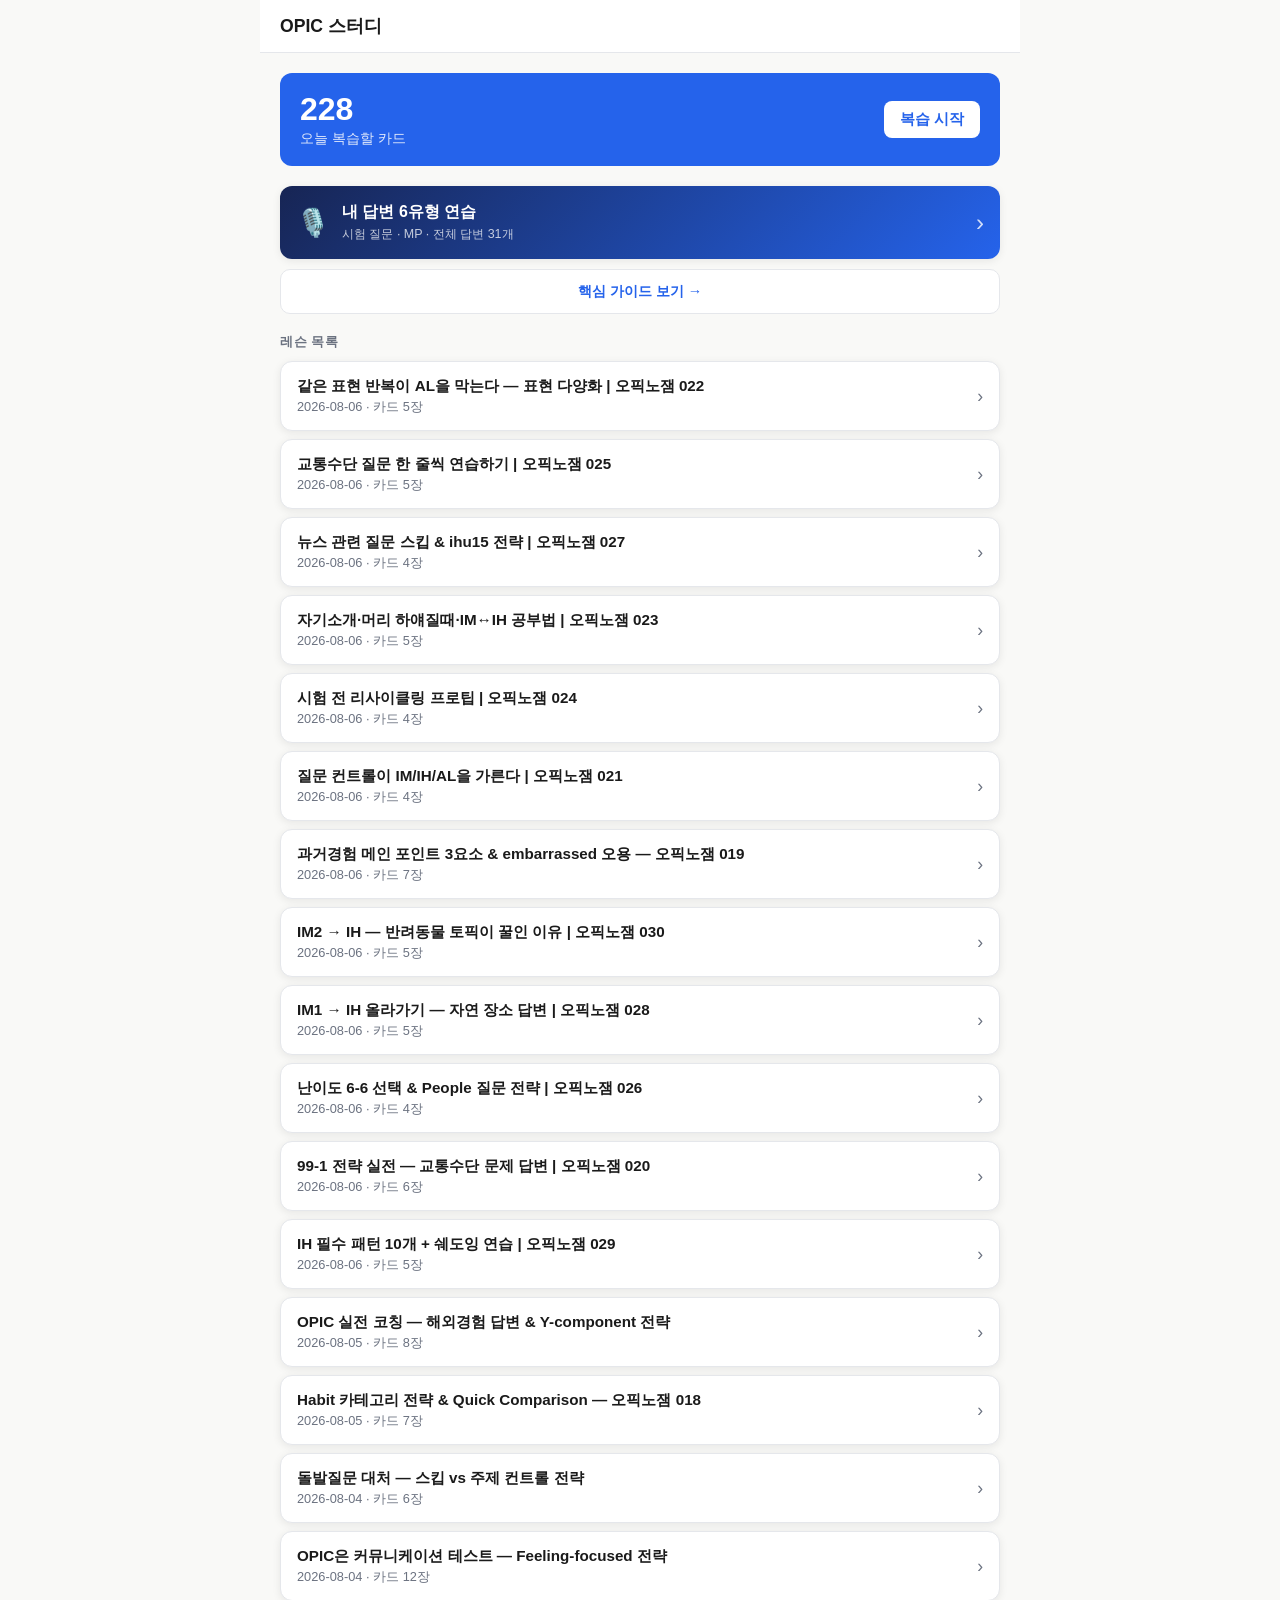
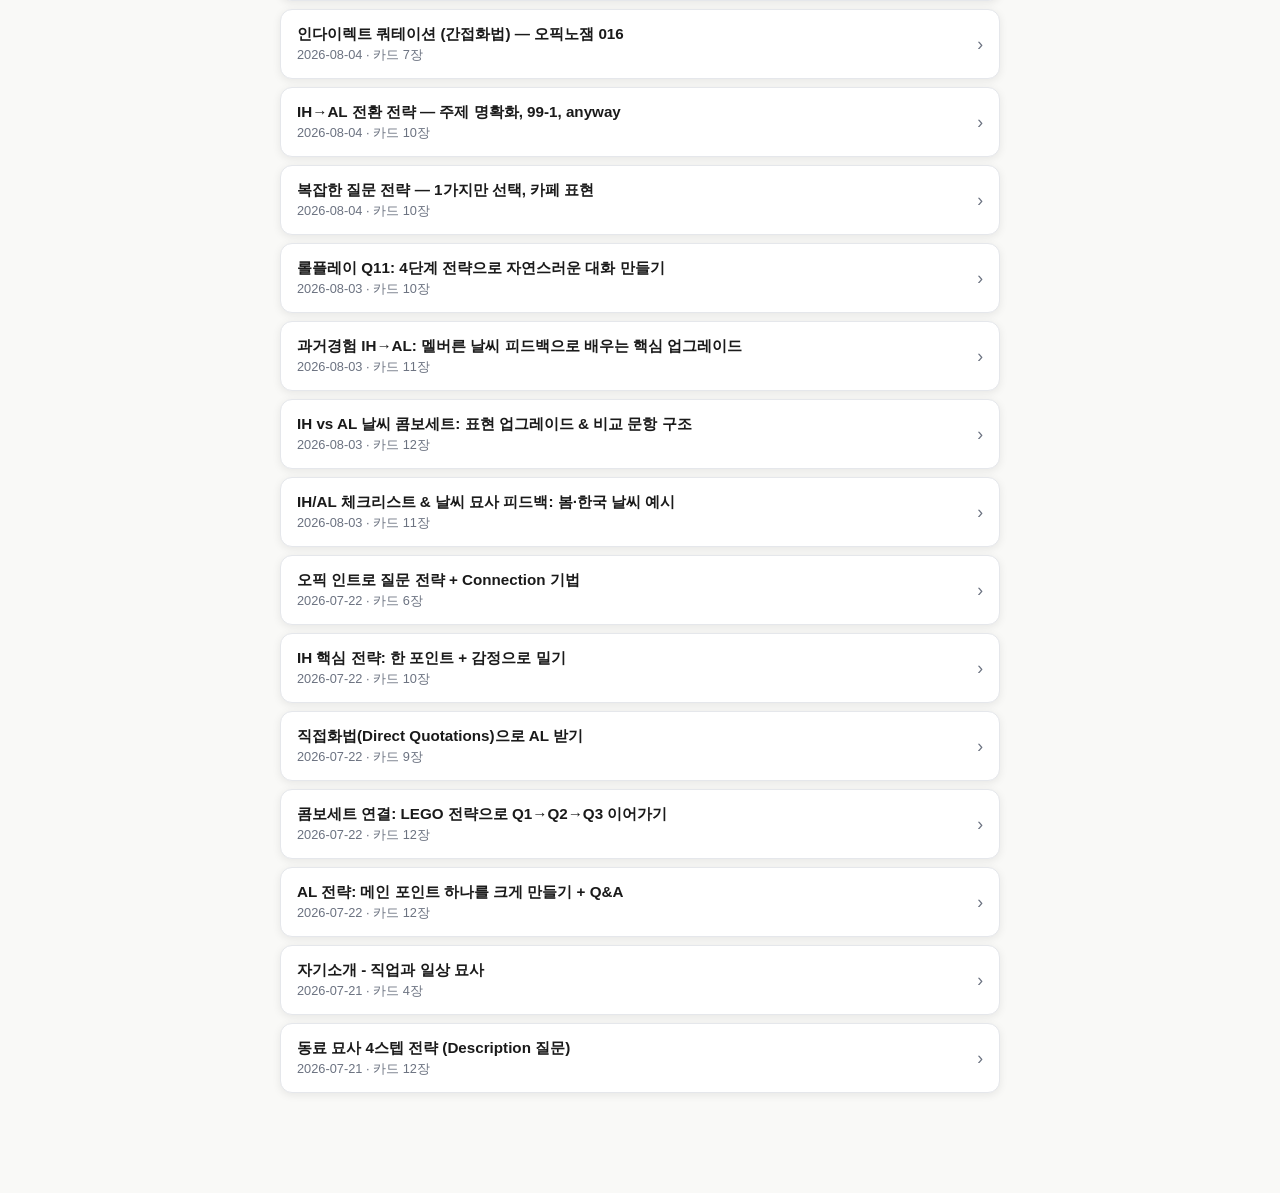
==== docs/index.html @ 9e8cbef2 "expand answer practice and complete study guide" ====
<!DOCTYPE html>
<html lang="ko">
<head>
  <meta charset="UTF-8">
  <meta name="viewport" content="width=device-width, initial-scale=1.0">
  <meta name="theme-color" content="#2563eb">
  <meta name="apple-mobile-web-app-capable" content="yes">
  <meta name="apple-mobile-web-app-status-bar-style" content="default">
  <meta name="apple-mobile-web-app-title" content="OPIC 스터디">
  <title>OPIC 스터디</title>
  <link rel="manifest" href="manifest.json">
  <link rel="stylesheet" href="style.css?v=18">
</head>
<body>
  <div id="app">
    <header>
      <button class="back-btn" id="back-btn" style="display:none">‹</button>
      <h1 id="header-title">OPIC 스터디</h1>
    </header>
    <div id="home-view">
      <div class="home-section">
        <div class="due-banner">
          <div>
            <div class="count" id="due-count">…</div>
            <div class="label">오늘 복습할 카드</div>
          </div>
          <button class="study-btn" id="study-btn">복습 시작</button>
        </div>
        <button class="answer-study-entry" id="answer-study-btn">
          <span class="answer-entry-icon">🎙️</span>
          <span>
            <strong>내 답변 6유형 연습</strong>
            <small>시험 질문 · MP · 전체 답변 31개</small>
          </span>
          <span class="answer-entry-arrow">›</span>
        </button>
        <a href="guide.html" class="guide-btn">핵심 가이드 보기 →</a>
        <div class="section-title">레슨 목록</div>
        <ul class="lesson-list" id="lesson-list">
          <li class="empty"><p>레슨을 불러오는 중…</p></li>
        </ul>
      </div>
    </div>
    <div id="note-view" style="display:none">
      <div class="note-section">
        <div class="note-summary">
          <h2>핵심 요약</h2>
          <ul id="note-summary-list"></ul>
        </div>
        <div class="key-expressions">
          <h2>핵심 표현</h2>
          <ul class="expr-list" id="expr-list"></ul>
        </div>
        <button class="note-study-btn" id="note-study-btn">이 레슨 카드 복습</button>
      </div>
    </div>
    <div id="flashcard-view" style="display:none">
      <div class="flashcard-section" id="flashcard-container"></div>
    </div>
    <div id="answer-list-view" style="display:none">
      <div class="answer-study-section">
        <div class="answer-progress-card">
          <div>
            <strong id="answer-progress-count">0 / 31</strong>
            <span>학습 완료</span>
          </div>
          <button id="random-answer-btn">랜덤 연습</button>
        </div>
        <div class="answer-progress-track"><div id="answer-progress-fill"></div></div>
        <label class="answer-search">
          <span aria-hidden="true">⌕</span>
          <input id="answer-search-input" type="search" placeholder="집, 음악, 여행처럼 검색" autocomplete="off">
        </label>
        <div class="category-filters" id="category-filters">
          <button class="active" data-category="all">전체</button>
          <button data-category="D">묘사</button>
          <button data-category="H">습관</button>
          <button data-category="P">과거 경험</button>
          <button data-category="C">비교</button>
          <button data-category="R">롤플레이</button>
          <button data-category="A">고난도</button>
        </div>
        <p class="answer-result-count" id="answer-result-count"></p>
        <ul class="answer-list" id="answer-list"></ul>
      </div>
    </div>
    <div id="answer-detail-view" style="display:none">
      <div class="answer-detail-section" id="answer-detail"></div>
    </div>
  </div>
  <script src="app.js?v=18"></script>
</body>
</html>
---- docs/style.css ----
:root {
  --bg: #f9f9f7;
  --surface: #ffffff;
  --primary: #2563eb;
  --primary-dark: #1d4ed8;
  --text: #1a1a1a;
  --text-muted: #6b7280;
  --border: #e5e7eb;
  --green: #16a34a;
  --yellow: #d97706;
  --red: #dc2626;
  --radius: 12px;
  --shadow: 0 2px 8px rgba(0,0,0,0.08);
}

* { box-sizing: border-box; margin: 0; padding: 0; }

body {
  font-family: -apple-system, BlinkMacSystemFont, 'Segoe UI', sans-serif;
  background: var(--bg);
  color: var(--text);
  min-height: 100dvh;
}

#app { max-width: 480px; margin: 0 auto; padding: 0 0 80px; }

header {
  position: sticky;
  top: 0;
  background: var(--surface);
  border-bottom: 1px solid var(--border);
  padding: 14px 20px;
  z-index: 10;
  display: flex;
  align-items: center;
  gap: 12px;
}

header h1 { font-size: 1.1rem; font-weight: 700; }

.back-btn {
  background: none;
  border: none;
  font-size: 1.3rem;
  cursor: pointer;
  color: var(--primary);
  padding: 2px 6px;
}

.home-section { padding: 20px; }

.due-banner {
  background: var(--primary);
  color: #fff;
  border-radius: var(--radius);
  padding: 18px 20px;
  margin-bottom: 20px;
  display: flex;
  align-items: center;
  justify-content: space-between;
}

.due-banner .count { font-size: 2rem; font-weight: 800; }
.due-banner .label { font-size: 0.85rem; opacity: 0.85; margin-top: 2px; }
.due-banner .study-btn {
  background: #fff;
  color: var(--primary);
  border: none;
  border-radius: 8px;
  padding: 8px 16px;
  font-weight: 700;
  font-size: 0.95rem;
  cursor: pointer;
}

.section-title {
  font-size: 0.8rem;
  font-weight: 600;
  color: var(--text-muted);
  text-transform: uppercase;
  letter-spacing: 0.05em;
  margin-bottom: 10px;
}

.lesson-list { list-style: none; display: flex; flex-direction: column; gap: 8px; }

.lesson-item {
  background: var(--surface);
  border-radius: var(--radius);
  padding: 14px 16px;
  display: flex;
  align-items: center;
  justify-content: space-between;
  cursor: pointer;
  box-shadow: var(--shadow);
  border: 1px solid var(--border);
  transition: opacity 0.15s;
}
.lesson-item:active { opacity: 0.7; }

.lesson-info .title { font-weight: 600; font-size: 0.95rem; }
.lesson-info .meta { font-size: 0.8rem; color: var(--text-muted); margin-top: 2px; }
.lesson-arrow { color: var(--text-muted); font-size: 1.1rem; }

.note-section { padding: 20px; }

.note-summary { margin-bottom: 24px; }
.note-summary h2 { font-size: 1rem; font-weight: 700; margin-bottom: 10px; }
.note-summary ul { list-style: none; display: flex; flex-direction: column; gap: 8px; }
.note-summary li {
  background: var(--surface);
  border-left: 3px solid var(--primary);
  padding: 10px 14px;
  border-radius: 0 8px 8px 0;
  font-size: 0.9rem;
  line-height: 1.5;
}

.key-expressions h2 { font-size: 1rem; font-weight: 700; margin-bottom: 10px; }
.expr-list { list-style: none; display: flex; flex-direction: column; gap: 8px; }
.expr-card {
  background: var(--surface);
  border-radius: var(--radius);
  padding: 14px;
  box-shadow: var(--shadow);
  border: 1px solid var(--border);
}
.expr-en { font-weight: 700; font-size: 0.95rem; margin-bottom: 4px; }
.expr-ko { font-size: 0.85rem; color: var(--text-muted); }
.expr-note { font-size: 0.8rem; color: var(--primary); margin-top: 4px; }

.note-study-btn {
  display: block;
  width: 100%;
  margin-top: 24px;
  background: var(--primary);
  color: #fff;
  border: none;
  border-radius: var(--radius);
  padding: 14px;
  font-size: 1rem;
  font-weight: 700;
  cursor: pointer;
}

.flashcard-section { padding: 20px; display: flex; flex-direction: column; align-items: center; }

.progress-bar {
  width: 100%;
  height: 6px;
  background: var(--border);
  border-radius: 3px;
  margin-bottom: 20px;
}
.progress-fill { height: 100%; background: var(--primary); border-radius: 3px; transition: width 0.3s; }

.card-wrap {
  width: 100%;
  perspective: 1000px;
  cursor: pointer;
  margin-bottom: 24px;
}
.card-inner {
  width: 100%;
  min-height: 200px;
  position: relative;
  transform-style: preserve-3d;
  transition: transform 0.4s;
}
.card-inner.flipped { transform: rotateY(180deg); }

.card-face {
  position: absolute;
  width: 100%;
  min-height: 200px;
  backface-visibility: hidden;
  -webkit-backface-visibility: hidden;
  background: var(--surface);
  border-radius: var(--radius);
  box-shadow: var(--shadow);
  border: 1px solid var(--border);
  display: flex;
  flex-direction: column;
  align-items: center;
  justify-content: center;
  padding: 30px 24px;
  text-align: center;
}
.card-face.back { transform: rotateY(180deg); }

.card-label { font-size: 0.75rem; color: var(--text-muted); margin-bottom: 10px; font-weight: 600; text-transform: uppercase; }
.card-text { font-size: 1.2rem; font-weight: 700; line-height: 1.4; }
.card-example { font-size: 0.82rem; color: var(--text-muted); margin-top: 12px; line-height: 1.5; }
.tap-hint { font-size: 0.8rem; color: var(--text-muted); margin-top: 8px; }

.rating-btns { display: flex; gap: 10px; width: 100%; }
.rating-btns button {
  flex: 1;
  padding: 14px 6px;
  border: none;
  border-radius: var(--radius);
  font-size: 0.9rem;
  font-weight: 700;
  cursor: pointer;
}
.btn-miss { background: #fee2e2; color: var(--red); }
.btn-fuzzy { background: #fef3c7; color: var(--yellow); }
.btn-got { background: #dcfce7; color: var(--green); }

.rating-btns.hidden { display: none; }

.done-msg {
  text-align: center;
  padding: 40px 20px;
}
.done-msg .icon { font-size: 3rem; margin-bottom: 12px; }
.done-msg h2 { font-size: 1.3rem; font-weight: 800; margin-bottom: 8px; }
.done-msg p { font-size: 0.9rem; color: var(--text-muted); }

.empty { text-align: center; padding: 60px 20px; color: var(--text-muted); }
.empty p { margin-top: 8px; font-size: 0.9rem; }

.guide-btn {
  display: block;
  text-align: center;
  background: var(--surface);
  border: 1.5px solid var(--border);
  border-radius: 10px;
  color: var(--primary);
  font-size: 0.9rem;
  font-weight: 600;
  padding: 12px;
  margin-bottom: 20px;
  text-decoration: none;
}
.guide-btn:hover { background: var(--primary); color: #fff; }

.answer-study-entry {
  width: 100%;
  display: flex;
  align-items: center;
  gap: 12px;
  text-align: left;
  background: linear-gradient(135deg, #172554, #2563eb);
  color: #fff;
  border: 0;
  border-radius: var(--radius);
  padding: 16px;
  margin-bottom: 10px;
  cursor: pointer;
  box-shadow: var(--shadow);
}
.answer-entry-icon { font-size: 1.7rem; }
.answer-study-entry strong { display: block; font-size: 1rem; }
.answer-study-entry small { display: block; margin-top: 3px; opacity: 0.75; font-size: 0.78rem; }
.answer-entry-arrow { margin-left: auto; font-size: 1.5rem; opacity: 0.8; }

.answer-study-section, .answer-detail-section { padding: 20px; }
.answer-progress-card {
  display: flex;
  align-items: center;
  justify-content: space-between;
  margin-bottom: 8px;
}
.answer-progress-card strong { display: block; font-size: 1.25rem; }
.answer-progress-card span { color: var(--text-muted); font-size: 0.78rem; }
.answer-progress-card button {
  border: 0;
  border-radius: 9px;
  padding: 9px 13px;
  color: #fff;
  background: var(--primary);
  font-weight: 700;
  cursor: pointer;
}
.answer-progress-track { height: 7px; background: var(--border); border-radius: 8px; overflow: hidden; margin-bottom: 18px; }
.answer-progress-track div { height: 100%; width: 0; background: var(--green); transition: width 0.25s; }

.answer-search {
  display: flex;
  align-items: center;
  gap: 8px;
  background: var(--surface);
  border: 1px solid var(--border);
  border-radius: 10px;
  padding: 0 12px;
  margin-bottom: 12px;
}
.answer-search span { color: var(--text-muted); font-size: 1.25rem; }
.answer-search input { width: 100%; padding: 12px 0; border: 0; outline: 0; background: transparent; font-size: 0.9rem; }

.category-filters { display: flex; gap: 7px; overflow-x: auto; padding-bottom: 5px; }
.category-filters button {
  flex: none;
  border: 1px solid var(--border);
  border-radius: 999px;
  background: var(--surface);
  color: var(--text-muted);
  padding: 7px 12px;
  font-size: 0.8rem;
  font-weight: 700;
  cursor: pointer;
}
.category-filters button.active { background: #172554; border-color: #172554; color: #fff; }
.answer-result-count { color: var(--text-muted); font-size: 0.78rem; margin: 10px 2px 8px; }
.answer-list { list-style: none; display: flex; flex-direction: column; gap: 8px; }
.answer-item {
  display: flex;
  gap: 11px;
  align-items: flex-start;
  background: var(--surface);
  border: 1px solid var(--border);
  border-radius: var(--radius);
  padding: 14px;
  cursor: pointer;
  box-shadow: var(--shadow);
}
.answer-item.completed { border-color: #86efac; background: #f0fdf4; }
.answer-item-copy { flex: 1; min-width: 0; }
.answer-item-copy strong { display: block; font-size: 0.9rem; line-height: 1.35; }
.answer-item-copy small { display: -webkit-box; overflow: hidden; -webkit-line-clamp: 2; -webkit-box-orient: vertical; color: var(--text-muted); font-size: 0.73rem; line-height: 1.4; margin-top: 5px; }
.answer-check { color: var(--green); font-weight: 800; margin-top: 2px; }

.category-badge {
  display: inline-block;
  flex: none;
  border-radius: 6px;
  padding: 4px 7px;
  font-size: 0.68rem;
  font-weight: 800;
}
.category-badge.description { background: #dbeafe; color: #1d4ed8; }
.category-badge.habit { background: #dcfce7; color: #15803d; }
.category-badge.past { background: #ffedd5; color: #c2410c; }
.category-badge.comparison { background: #f3e8ff; color: #7e22ce; }
.category-badge.roleplay { background: #fce7f3; color: #be185d; }
.category-badge.advanced { background: #e0e7ff; color: #4338ca; }

.answer-detail-heading { margin-bottom: 18px; }
.answer-code { color: var(--text-muted); font-size: 0.72rem; margin-left: 5px; }
.answer-detail-heading h2 { font-size: 1.3rem; line-height: 1.35; margin: 10px 0 7px; }
.answer-detail-heading p { color: var(--text-muted); font-size: 0.78rem; line-height: 1.5; }
.answer-prompt-card {
  background: #172554;
  color: #fff;
  border-radius: var(--radius);
  padding: 19px;
  margin-bottom: 13px;
}
.answer-prompt-card span { display: block; opacity: 0.7; font-size: 0.75rem; margin-bottom: 7px; }
.answer-prompt-card strong { font-size: 1rem; line-height: 1.4; }
.answer-timer-row {
  display: flex;
  align-items: center;
  justify-content: space-between;
  margin-top: 15px;
  padding-top: 12px;
  border-top: 1px solid rgba(255,255,255,0.2);
}
.answer-timer-row span { margin: 0; color: #bfdbfe; opacity: 1; font-size: 1rem; font-weight: 800; }
.answer-timer-row span.time-up { color: #fca5a5; }
.answer-timer-row button { border: 0; border-radius: 7px; padding: 7px 10px; background: #fff; color: #1d4ed8; font-weight: 750; cursor: pointer; }
.reveal-button {
  width: 100%;
  border: 1px solid var(--border);
  background: var(--surface);
  color: var(--primary);
  border-radius: 10px;
  padding: 12px;
  margin-bottom: 9px;
  font-weight: 750;
  cursor: pointer;
}
.answer-reveal {
  background: var(--surface);
  border: 1px solid var(--border);
  border-radius: var(--radius);
  padding: 16px;
  margin: 0 0 13px;
  box-shadow: var(--shadow);
}
.answer-reveal.hidden { display: none; }
.answer-reveal h3 { font-size: 0.88rem; margin-bottom: 13px; }
.answer-reveal h3 small { display: block; margin-top: 4px; color: var(--text-muted); font-size: 0.7rem; font-weight: 500; }
.mp-step { border-left: 3px solid; padding: 4px 0 4px 11px; margin-bottom: 12px; }
.mp-step b { font-size: 0.72rem; text-transform: uppercase; }
.mp-step p { font-size: 0.94rem; line-height: 1.55; margin-top: 3px; }
.mp-step.what { border-color: #3b82f6; }
.mp-step.what b { color: #2563eb; }
.mp-step.why { border-color: #f59e0b; }
.mp-step.why b { color: #b45309; }
.mp-step.feeling { border-color: #ec4899; }
.mp-step.feeling b { color: #be185d; }
.answer-script-guide { margin-bottom: 14px; color: var(--text-muted); font-size: 0.82rem; }
.answer-sentence-list { margin: 0; padding-left: 25px; }
.answer-sentence-list li { padding: 12px 0; border-bottom: 1px solid var(--border); }
.answer-sentence-list li::marker { color: var(--primary); font-weight: 700; }
.answer-sentence-label { display: block; margin-bottom: 5px; color: var(--primary); font-size: 0.72rem; }
.answer-script-ko { font-size: 0.95rem; line-height: 1.65; }
.answer-sentence-actions { display: flex; align-items: stretch; gap: 8px; }
.answer-script-english {
  display: block;
  flex: 1;
  min-width: 0;
  margin-top: 8px;
  padding: 10px 12px;
  border: 1px solid var(--border);
  border-radius: 10px;
  background: #f8fafc;
  color: var(--text);
  text-align: left;
  cursor: pointer;
}
.answer-script-hint { display: block; margin-bottom: 4px; color: var(--primary); font-size: 0.75rem; font-weight: 700; }
.answer-script-text { display: block; font-size: 0.95rem; line-height: 1.75; filter: blur(5px); user-select: none; }
.answer-script-english.revealed .answer-script-text { filter: none; user-select: text; }
.answer-script-english:focus-visible { outline: 3px solid var(--primary); outline-offset: 2px; }
.sentence-speak-button {
  width: 84px;
  margin-top: 8px;
  padding: 8px;
  border: 0;
  border-radius: 10px;
  background: #eff6ff;
  color: var(--primary);
  font-size: 0.75rem;
  font-weight: 700;
  cursor: pointer;
}
.sentence-speak-button:focus-visible { outline: 3px solid var(--primary); outline-offset: 2px; }
.answer-expression { margin-top: 14px; padding-top: 12px; border-top: 1px solid var(--border); color: var(--primary); font-size: 0.76rem; }
.speak-button {
  width: 100%;
  border: 0;
  border-radius: 8px;
  margin-top: 12px;
  padding: 10px;
  background: #eff6ff;
  color: var(--primary);
  font-weight: 700;
  cursor: pointer;
}
.answer-complete-button {
  width: 100%;
  border: 0;
  border-radius: var(--radius);
  padding: 14px;
  color: #fff;
  background: var(--primary);
  font-weight: 800;
  cursor: pointer;
}
.answer-complete-button.done { color: #15803d; background: #dcfce7; }

@media (min-width: 720px) {
  #app { max-width: 760px; }
  .answer-list { display: grid; grid-template-columns: repeat(2, minmax(0, 1fr)); }
}
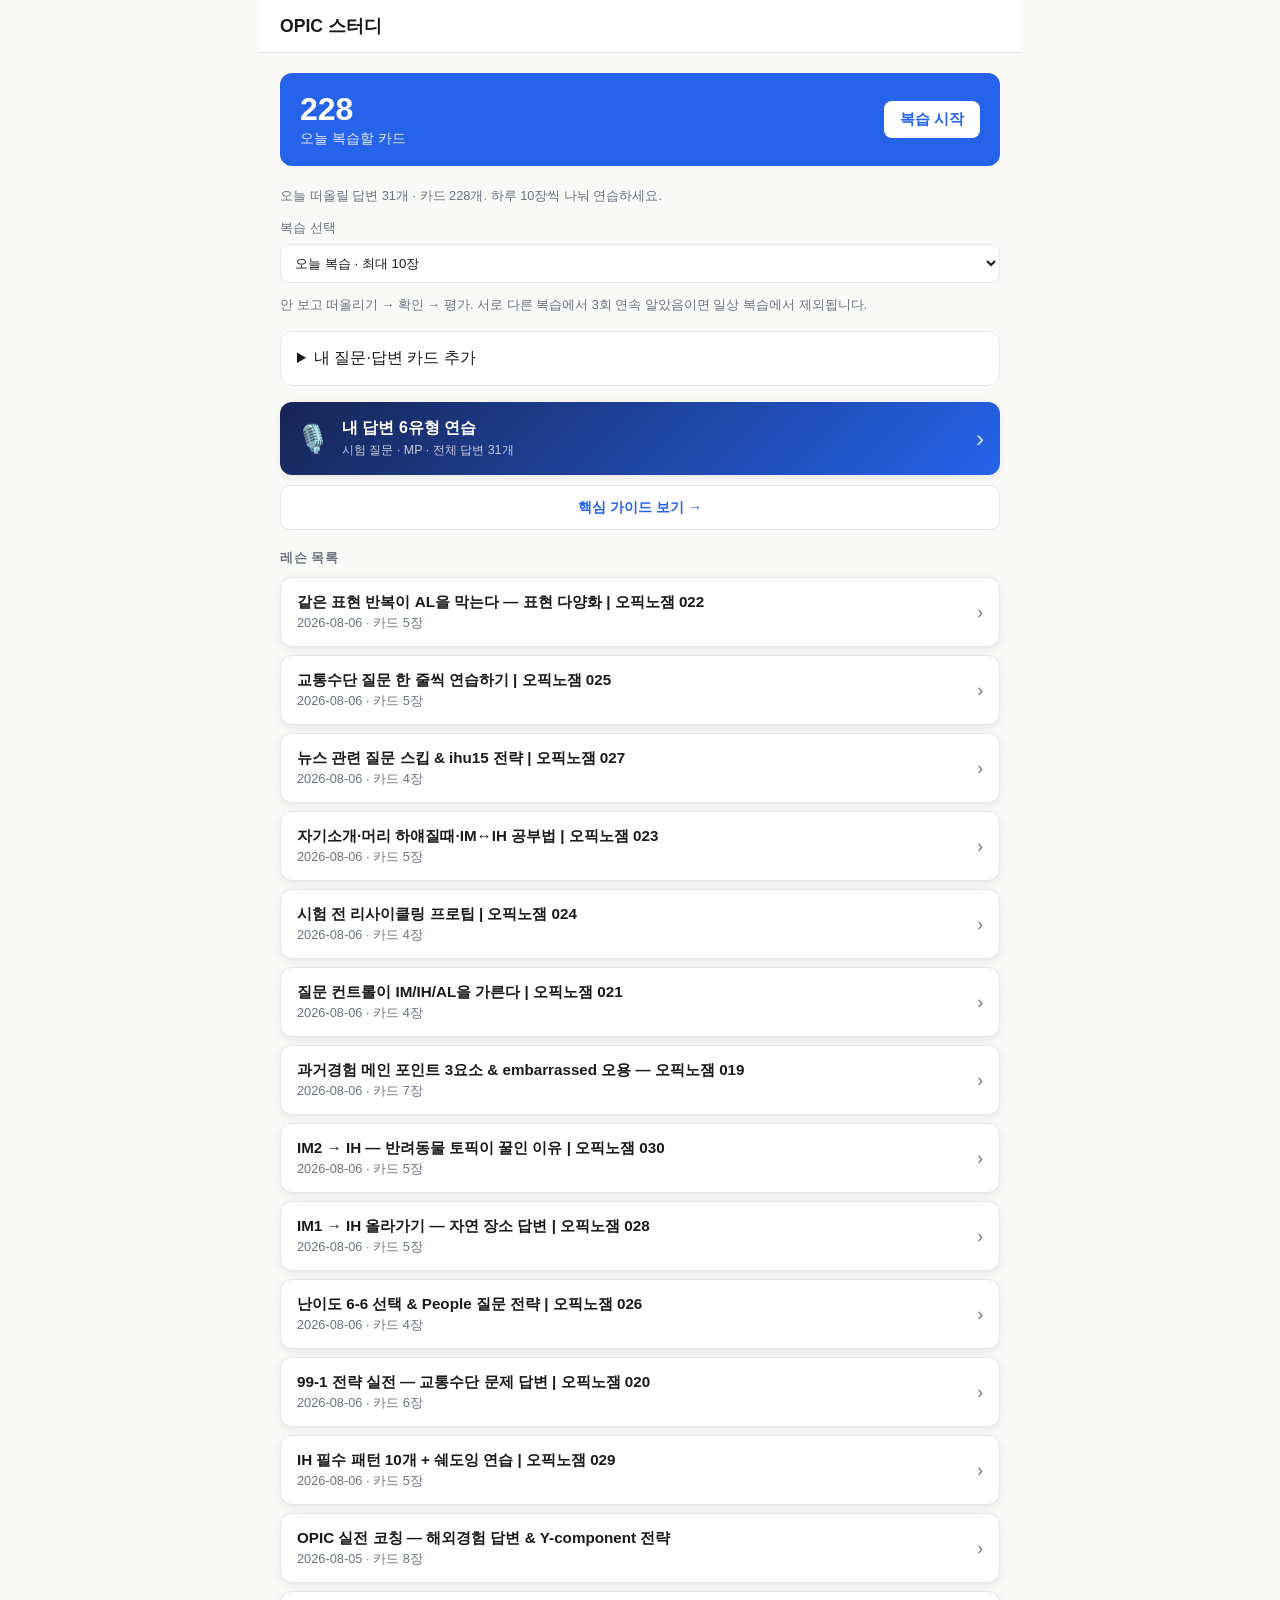
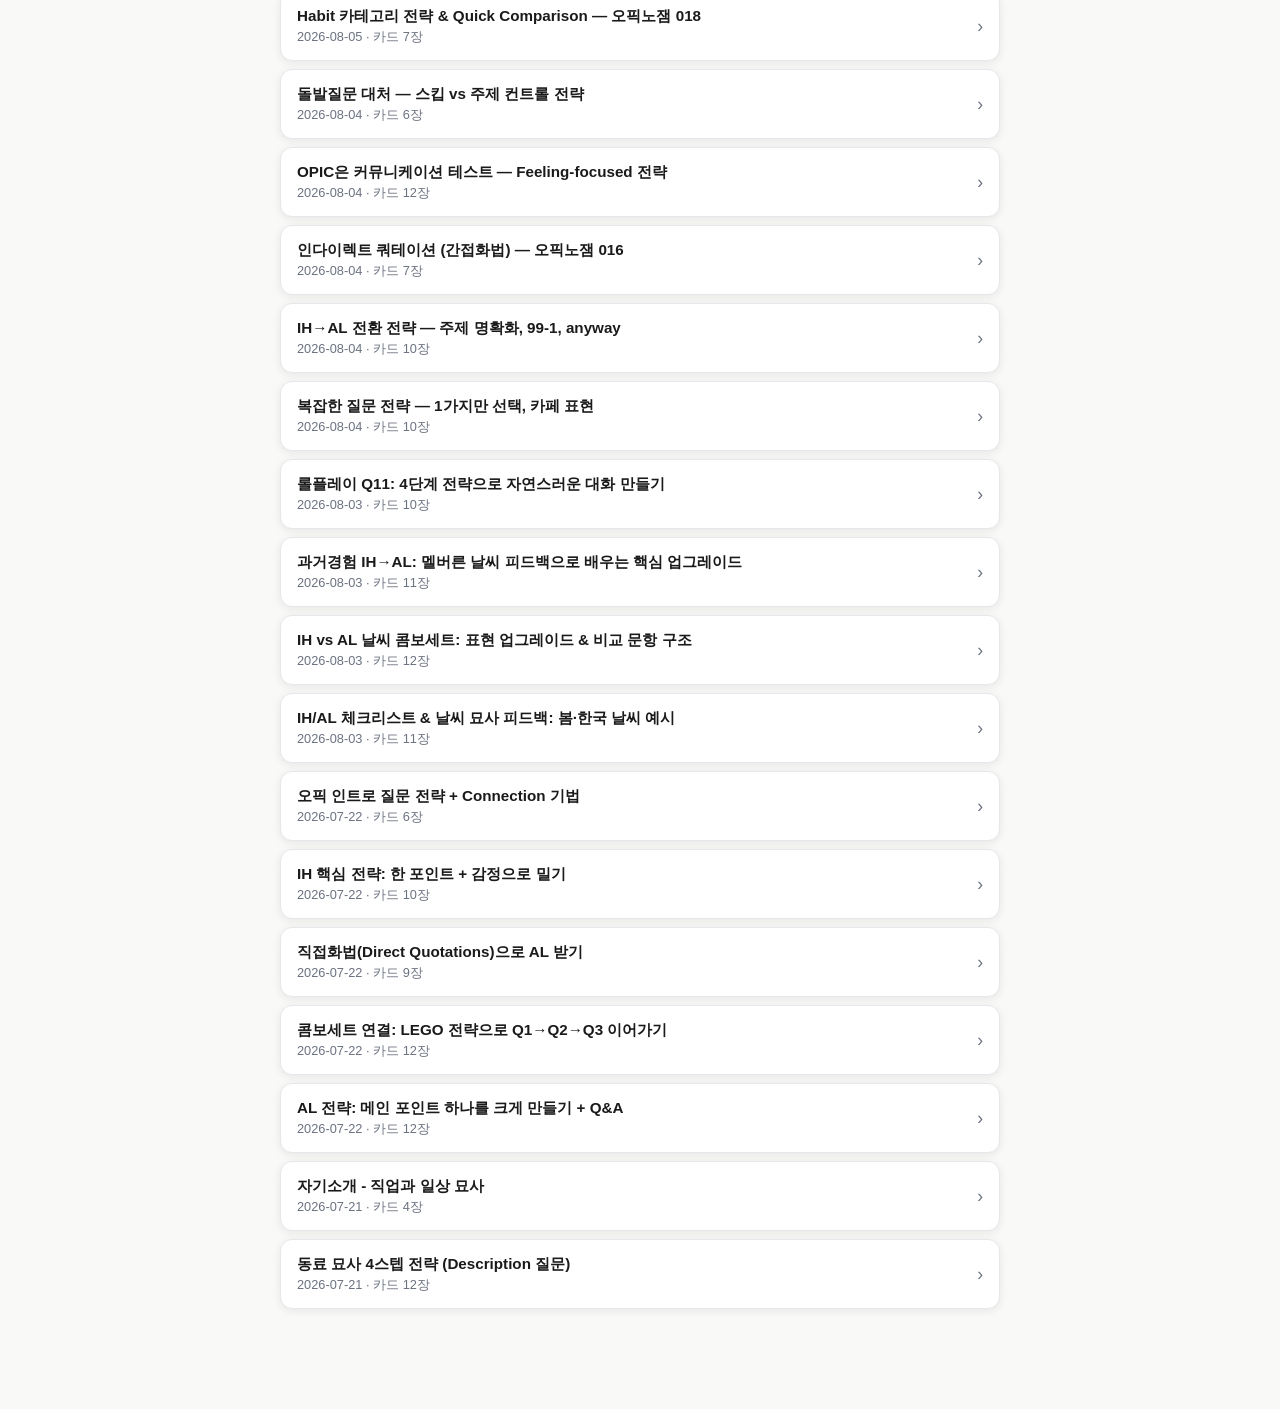
==== commit b72406be: "add retrieval practice and spaced memory review" ====
--- a/docs/index.html
+++ b/docs/index.html
@@ -9,7 +9,7 @@
   <meta name="apple-mobile-web-app-title" content="OPIC 스터디">
   <title>OPIC 스터디</title>
   <link rel="manifest" href="manifest.json">
-  <link rel="stylesheet" href="style.css?v=18">
+  <link rel="stylesheet" href="style.css?v=19">
 </head>
 <body>
   <div id="app">
@@ -26,6 +26,25 @@
           </div>
           <button class="study-btn" id="study-btn">복습 시작</button>
         </div>
+        <p id="memory-today" class="memory-context" aria-live="polite"></p>
+        <label class="memory-context">복습 선택
+          <select id="review-mode">
+            <option value="due">오늘 복습 · 최대 10장</option>
+            <option value="weak">취약 카드 · 최대 10장</option>
+            <option value="all">전체 카드 · 암기 완료 포함</option>
+          </select>
+        </label>
+        <p class="memory-context">안 보고 떠올리기 → 확인 → 평가. 서로 다른 복습에서 3회 연속 알았음이면 일상 복습에서 제외됩니다.</p>
+        <details class="memory-panel">
+          <summary>내 질문·답변 카드 추가</summary>
+          <form id="custom-card-form">
+            <label class="memory-context">질문 / 한국어 힌트<input name="question" required maxlength="300"></label>
+            <label class="memory-context">영어 답변<input name="answer" required maxlength="500"></label>
+            <label class="memory-context">주제 / 연결할 장면<input name="topic" maxlength="100" placeholder="예: 커피 · 주말 부엌"></label>
+            <button class="reveal-button" type="submit">카드 저장</button>
+            <p id="custom-card-status" class="memory-context" aria-live="polite"></p>
+          </form>
+        </details>
         <button class="answer-study-entry" id="answer-study-btn">
           <span class="answer-entry-icon">🎙️</span>
           <span>
@@ -81,6 +100,14 @@
           <button data-category="A">고난도</button>
         </div>
         <p class="answer-result-count" id="answer-result-count"></p>
+        <label class="memory-context">기억 상태
+          <select id="answer-memory-filter">
+            <option value="all">전체 답변</option>
+            <option value="due">오늘 복습 · 새 답변 포함</option>
+            <option value="weak">취약 답변</option>
+            <option value="mastered">암기 완료</option>
+          </select>
+        </label>
         <ul class="answer-list" id="answer-list"></ul>
       </div>
     </div>
@@ -88,6 +115,6 @@
       <div class="answer-detail-section" id="answer-detail"></div>
     </div>
   </div>
-  <script src="app.js?v=18"></script>
+  <script src="app.js?v=19"></script>
 </body>
 </html>
--- a/docs/style.css
+++ b/docs/style.css
@@ -13,6 +13,15 @@
   --shadow: 0 2px 8px rgba(0,0,0,0.08);
 }
 
+.memory-context { display: block; width: 100%; color: var(--text-muted); font-size: 0.8rem; line-height: 1.6; margin-bottom: 12px; overflow-wrap: anywhere; }
+.memory-context input, .memory-context select { display: block; width: 100%; padding: 10px; margin-top: 5px; border: 1px solid var(--border); border-radius: 8px; background: var(--surface); color: var(--text); }
+.memory-tools { display: flex; flex-wrap: wrap; gap: 10px; margin-bottom: 12px; }
+.memory-tools button { padding: 10px; border: 1px solid var(--border); border-radius: 8px; background: var(--surface); color: var(--primary); cursor: pointer; }
+.memory-panel { padding: 16px; margin: 16px 0; border: 1px solid var(--border); border-radius: var(--radius); background: var(--surface); }
+.memory-panel h3 { margin-bottom: 10px; font-size: 1rem; }
+.memory-context textarea { width: 100%; padding: 12px; border: 1px solid var(--border); border-radius: 8px; font: inherit; resize: vertical; }
+.rating-btns button:disabled { opacity: 0.5; cursor: default; }
+
 * { box-sizing: border-box; margin: 0; padding: 0; }
 
 body {
@@ -161,6 +170,7 @@
   margin-bottom: 24px;
 }
 .card-inner {
+  display: grid;
   width: 100%;
   min-height: 200px;
   position: relative;
@@ -170,7 +180,8 @@
 .card-inner.flipped { transform: rotateY(180deg); }
 
 .card-face {
-  position: absolute;
+  position: relative;
+  grid-area: 1 / 1;
   width: 100%;
   min-height: 200px;
   backface-visibility: hidden;
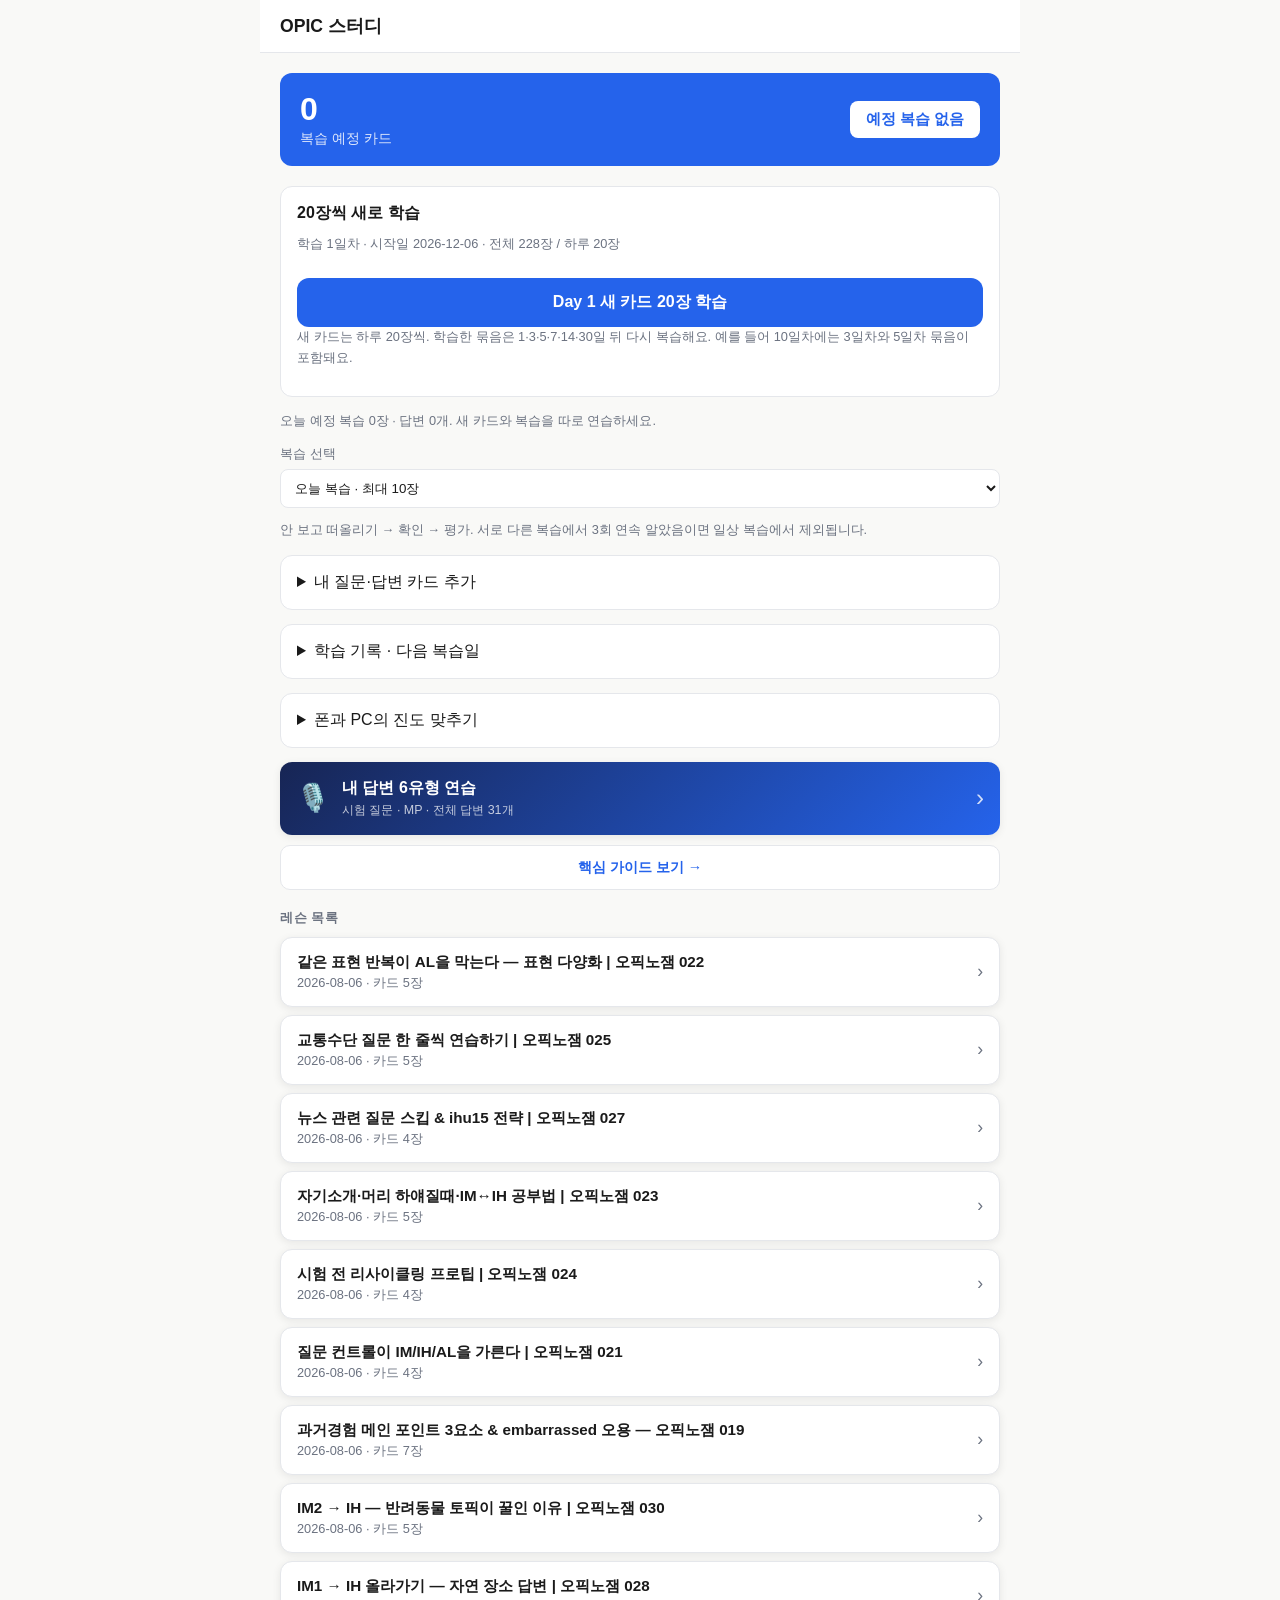
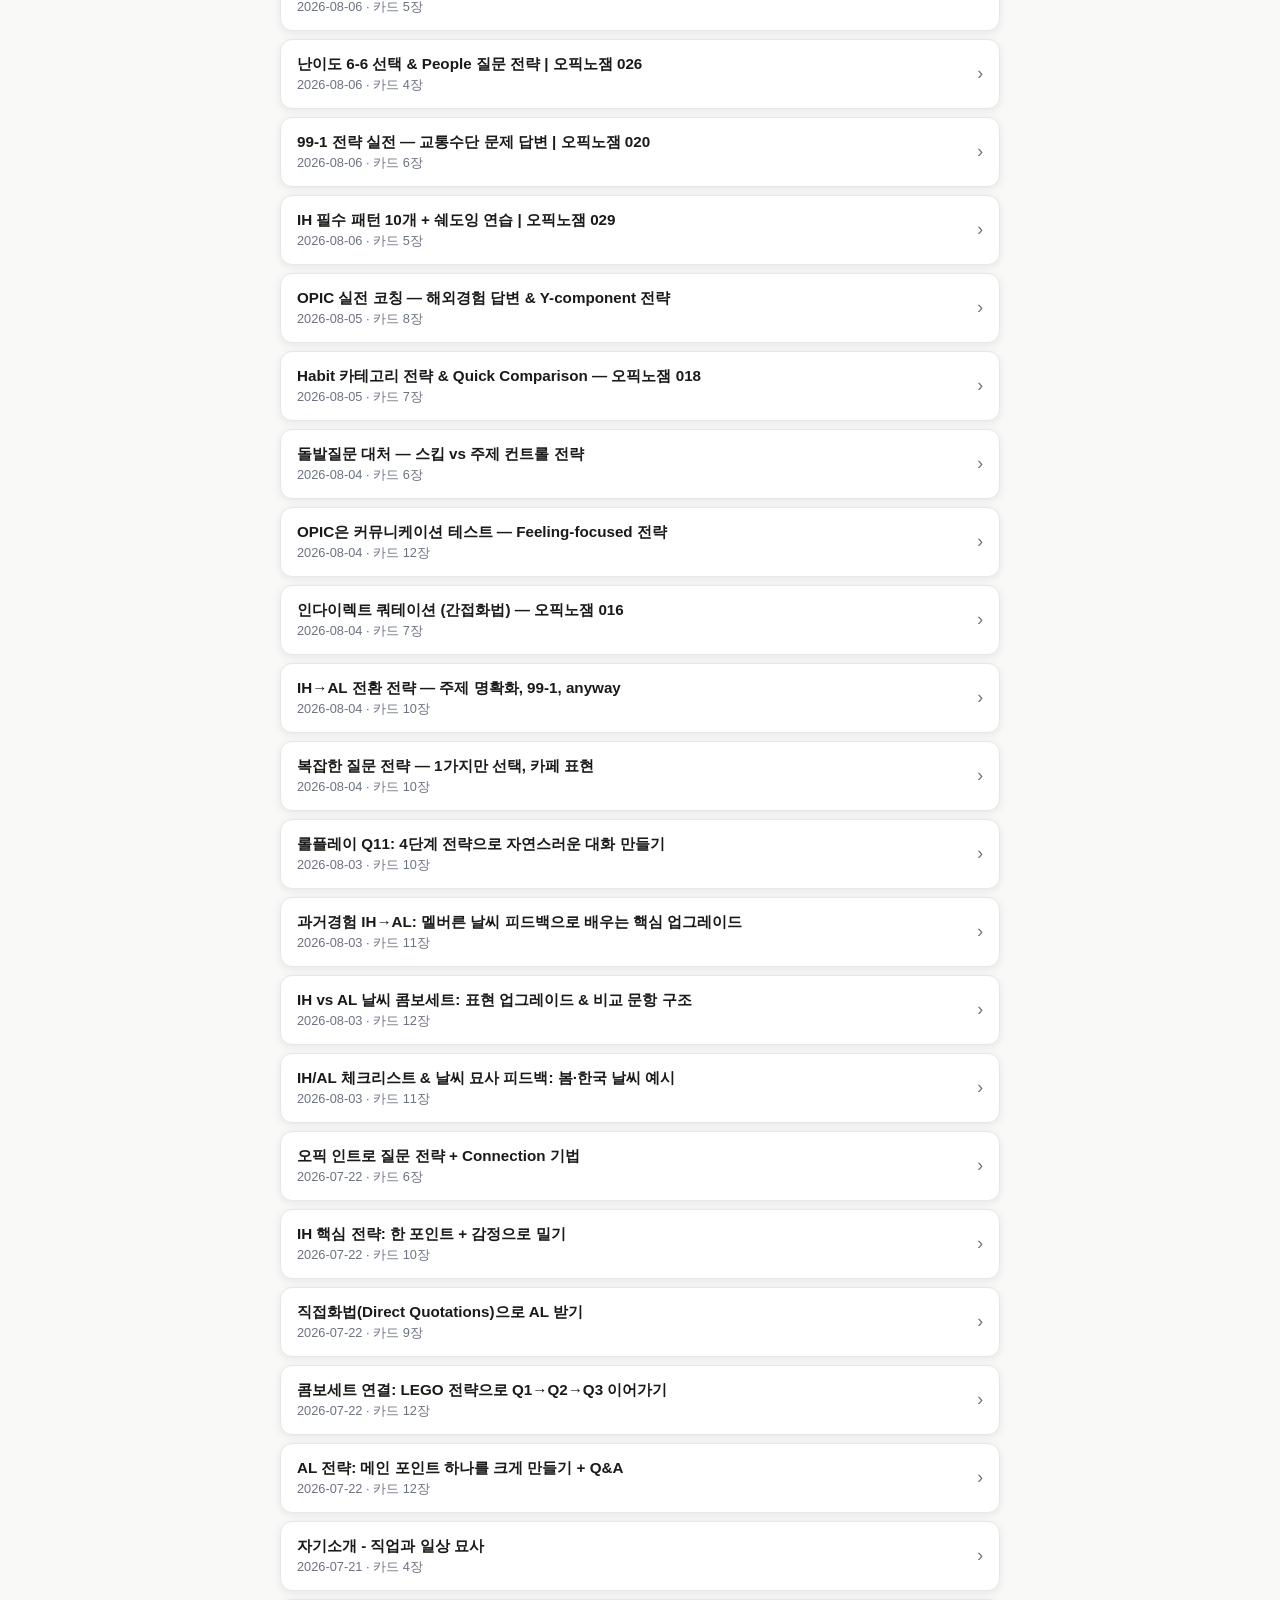
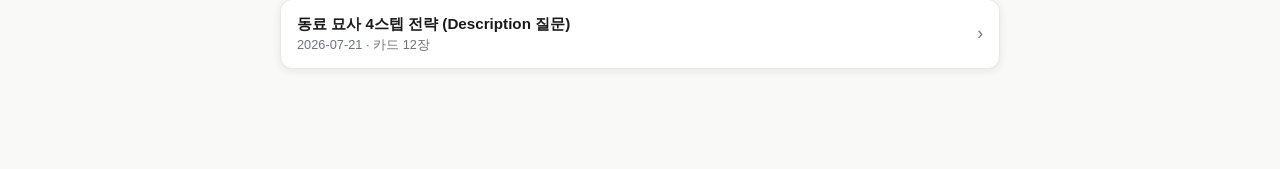
==== commit e9c08f90: "add daily learning batches and review calendar" ====
--- a/docs/index.html
+++ b/docs/index.html
@@ -9,7 +9,7 @@
   <meta name="apple-mobile-web-app-title" content="OPIC 스터디">
   <title>OPIC 스터디</title>
   <link rel="manifest" href="manifest.json">
-  <link rel="stylesheet" href="style.css?v=19">
+  <link rel="stylesheet" href="style.css?v=23">
 </head>
 <body>
   <div id="app">
@@ -22,10 +22,16 @@
         <div class="due-banner">
           <div>
             <div class="count" id="due-count">…</div>
-            <div class="label">오늘 복습할 카드</div>
+            <div class="label">복습 예정 카드</div>
           </div>
           <button class="study-btn" id="study-btn">복습 시작</button>
         </div>
+        <section class="study-calendar">
+          <h2>20장씩 새로 학습</h2>
+          <p id="course-day" class="memory-context"></p>
+          <button id="batch-study-btn" class="note-study-btn">오늘 새 카드 학습</button>
+          <p class="memory-context">새 카드는 하루 20장씩. 학습한 묶음은 1·3·5·7·14·30일 뒤 다시 복습해요. 예를 들어 10일차에는 3일차와 5일차 묶음이 포함돼요.</p>
+        </section>
         <p id="memory-today" class="memory-context" aria-live="polite"></p>
         <label class="memory-context">복습 선택
           <select id="review-mode">
@@ -44,6 +50,17 @@
             <button class="reveal-button" type="submit">카드 저장</button>
             <p id="custom-card-status" class="memory-context" aria-live="polite"></p>
           </form>
+        </details>
+        <details class="memory-panel">
+          <summary>학습 기록 · 다음 복습일</summary>
+          <ul id="today-study-list" class="today-study-list"><li>불러오는 중…</li></ul>
+        </details>
+        <details class="memory-panel">
+          <summary>폰과 PC의 진도 맞추기</summary>
+          <p class="memory-context">이 사이트는 로그인 없이 기기 안에 진도를 저장해요. 한 기기에서 파일로 내보낸 뒤 다른 기기에서 가져오면 같은 일정으로 맞출 수 있어요.</p>
+          <button id="export-study-data" class="reveal-button">진도 파일 내보내기</button>
+          <label class="memory-context">다른 기기의 진도 파일 가져오기<input type="file" id="import-study-data" accept="application/json,.json"></label>
+          <p id="sync-status" class="memory-context" aria-live="polite"></p>
         </details>
         <button class="answer-study-entry" id="answer-study-btn">
           <span class="answer-entry-icon">🎙️</span>
@@ -115,6 +132,6 @@
       <div class="answer-detail-section" id="answer-detail"></div>
     </div>
   </div>
-  <script src="app.js?v=19"></script>
+  <script src="app.js?v=23"></script>
 </body>
 </html>
--- a/docs/style.css
+++ b/docs/style.css
@@ -21,6 +21,11 @@
 .memory-panel h3 { margin-bottom: 10px; font-size: 1rem; }
 .memory-context textarea { width: 100%; padding: 12px; border: 1px solid var(--border); border-radius: 8px; font: inherit; resize: vertical; }
 .rating-btns button:disabled { opacity: 0.5; cursor: default; }
+.study-calendar, .memory-panel { display: block; padding: 16px; margin: 14px 0; border: 1px solid var(--border); border-radius: var(--radius); background: var(--surface); }
+.study-calendar h2 { margin-bottom: 10px; font-size: 1rem; }
+.today-study-list { list-style: none; display: flex; flex-direction: column; gap: 8px; margin-top: 12px; }
+.today-study-list li:not(.empty) { display: flex; flex-direction: column; gap: 3px; padding: 10px; border-radius: 8px; background: var(--bg); font-size: 0.83rem; }
+.today-study-list span { color: var(--text-muted); }
 
 * { box-sizing: border-box; margin: 0; padding: 0; }
 
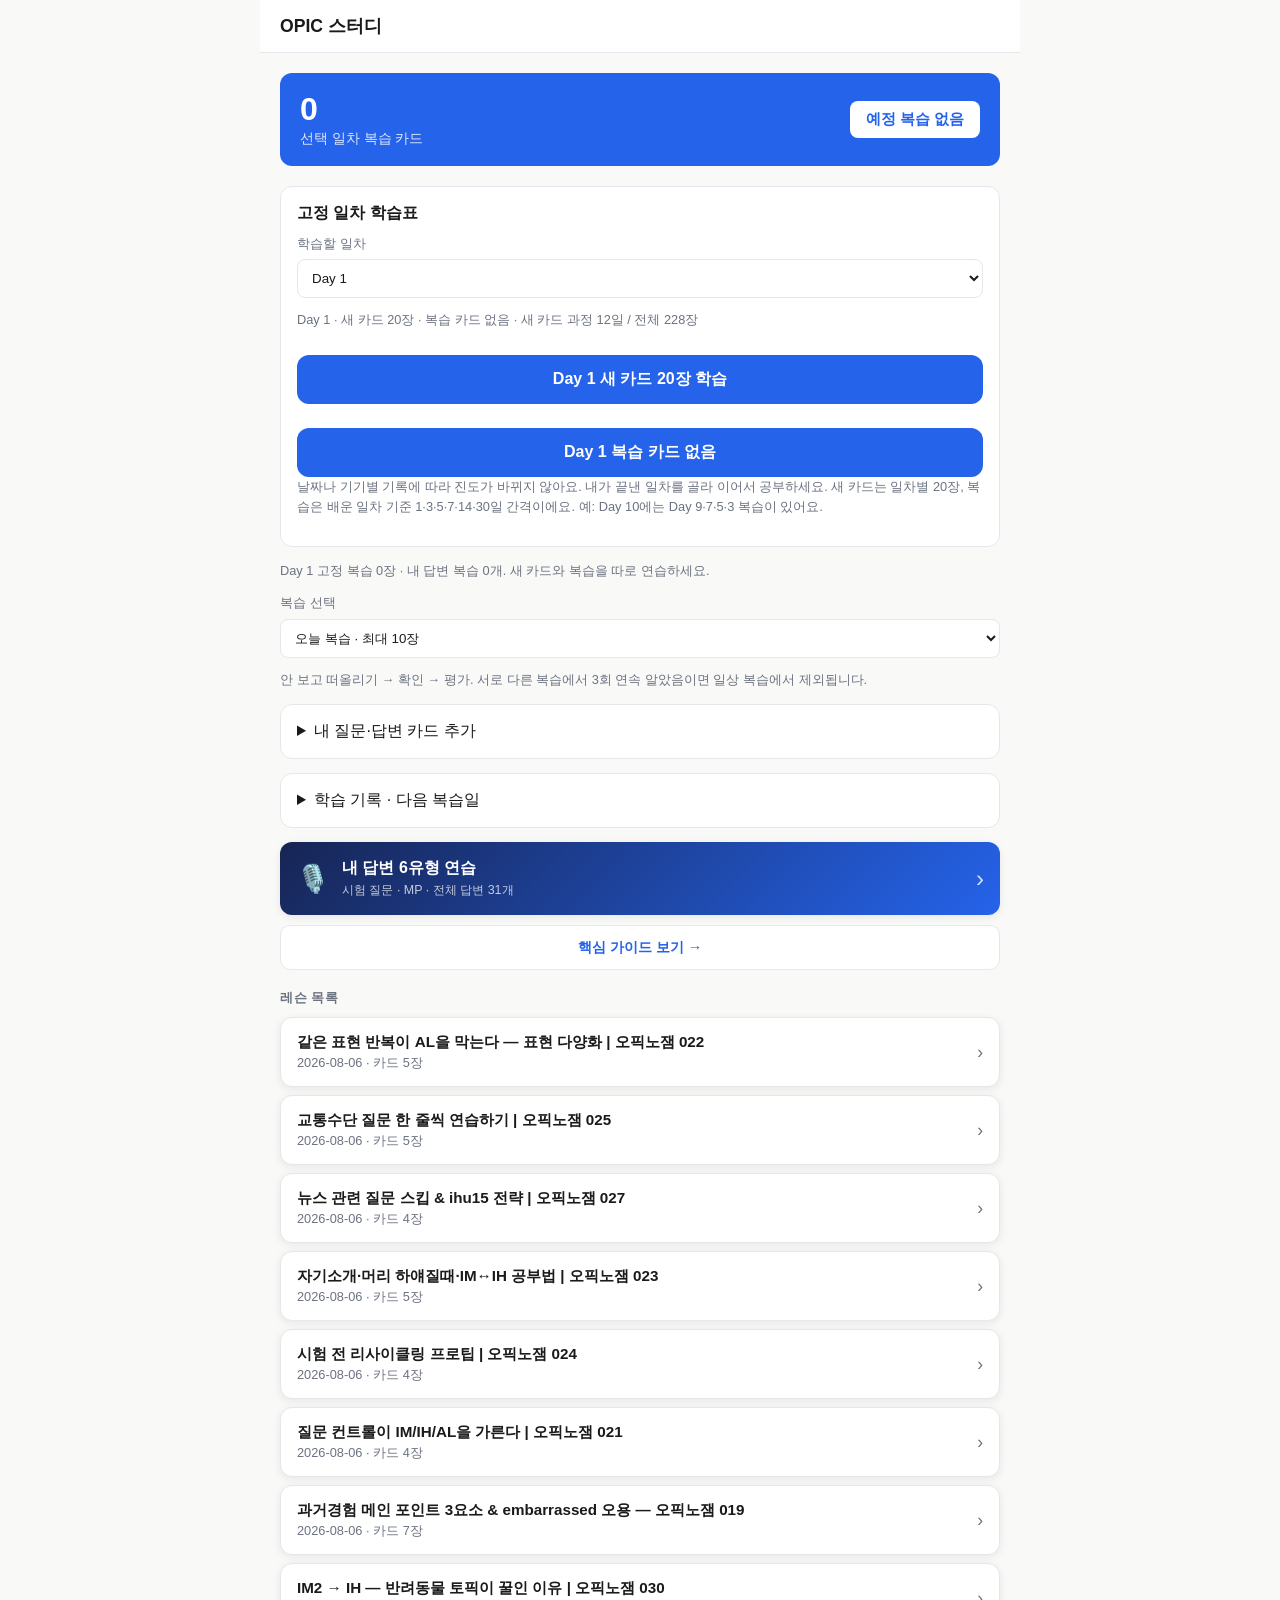
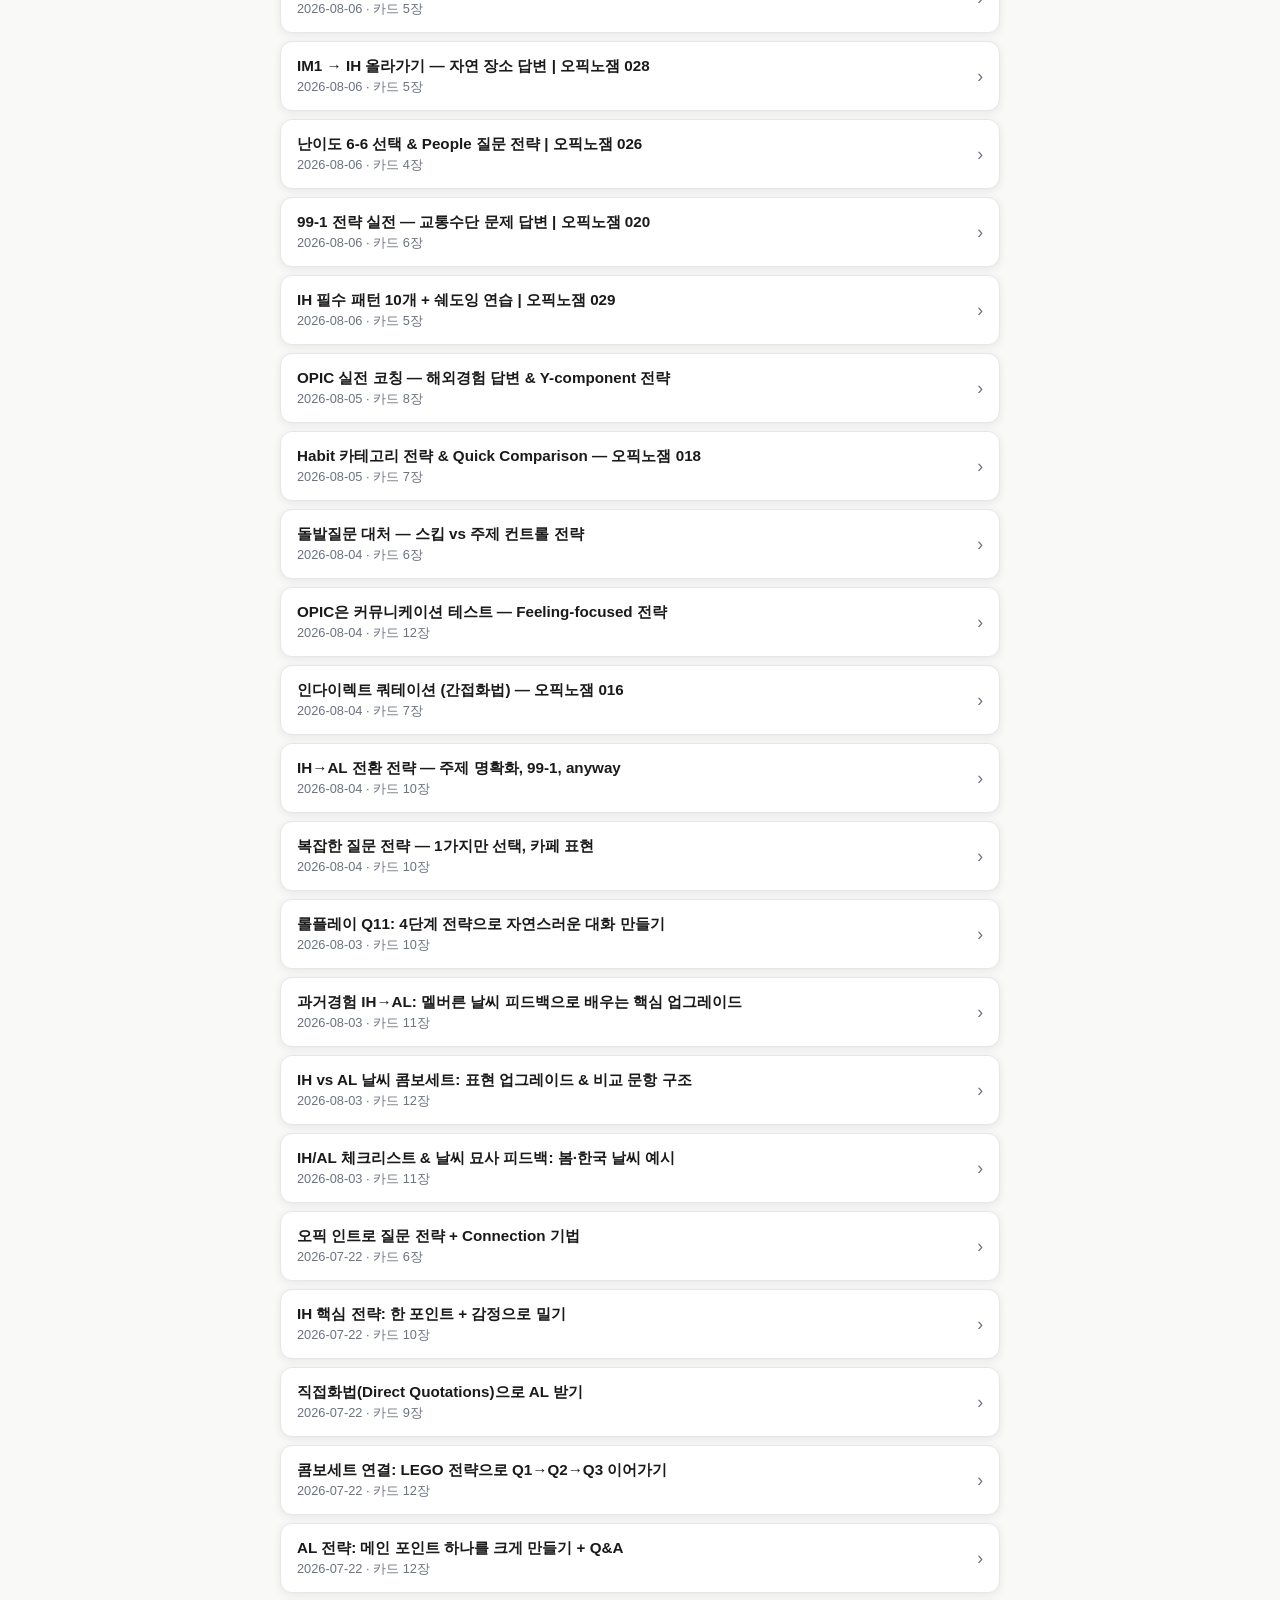
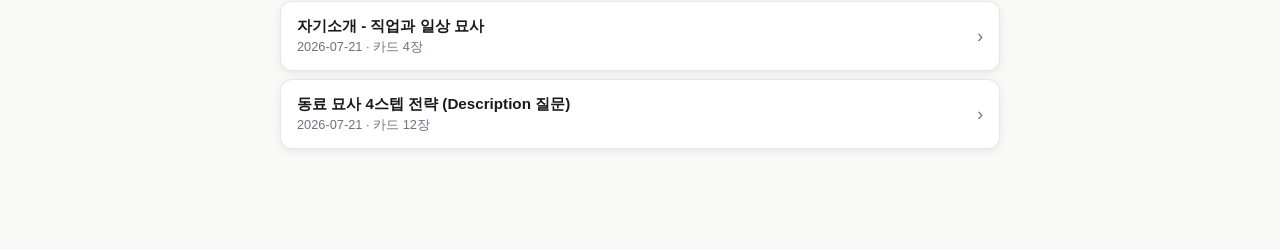
==== commit 33eded2c: "use fixed study days and review schedule" ====
--- a/docs/index.html
+++ b/docs/index.html
@@ -9,7 +9,7 @@
   <meta name="apple-mobile-web-app-title" content="OPIC 스터디">
   <title>OPIC 스터디</title>
   <link rel="manifest" href="manifest.json">
-  <link rel="stylesheet" href="style.css?v=23">
+  <link rel="stylesheet" href="style.css?v=24">
 </head>
 <body>
   <div id="app">
@@ -22,15 +22,19 @@
         <div class="due-banner">
           <div>
             <div class="count" id="due-count">…</div>
-            <div class="label">복습 예정 카드</div>
+            <div class="label">선택 일차 복습 카드</div>
           </div>
           <button class="study-btn" id="study-btn">복습 시작</button>
         </div>
         <section class="study-calendar">
-          <h2>20장씩 새로 학습</h2>
+          <h2>고정 일차 학습표</h2>
+          <label class="memory-context">학습할 일차
+            <select id="course-day-picker" aria-label="학습할 일차"></select>
+          </label>
           <p id="course-day" class="memory-context"></p>
           <button id="batch-study-btn" class="note-study-btn">오늘 새 카드 학습</button>
-          <p class="memory-context">새 카드는 하루 20장씩. 학습한 묶음은 1·3·5·7·14·30일 뒤 다시 복습해요. 예를 들어 10일차에는 3일차와 5일차 묶음이 포함돼요.</p>
+          <button id="day-review-btn" class="note-study-btn">이 일차의 복습 시작</button>
+          <p class="memory-context">날짜나 기기별 기록에 따라 진도가 바뀌지 않아요. 내가 끝낸 일차를 골라 이어서 공부하세요. 새 카드는 일차별 20장, 복습은 배운 일차 기준 1·3·5·7·14·30일 간격이에요. 예: Day 10에는 Day 9·7·5·3 복습이 있어요.</p>
         </section>
         <p id="memory-today" class="memory-context" aria-live="polite"></p>
         <label class="memory-context">복습 선택
@@ -54,13 +58,6 @@
         <details class="memory-panel">
           <summary>학습 기록 · 다음 복습일</summary>
           <ul id="today-study-list" class="today-study-list"><li>불러오는 중…</li></ul>
-        </details>
-        <details class="memory-panel">
-          <summary>폰과 PC의 진도 맞추기</summary>
-          <p class="memory-context">이 사이트는 로그인 없이 기기 안에 진도를 저장해요. 한 기기에서 파일로 내보낸 뒤 다른 기기에서 가져오면 같은 일정으로 맞출 수 있어요.</p>
-          <button id="export-study-data" class="reveal-button">진도 파일 내보내기</button>
-          <label class="memory-context">다른 기기의 진도 파일 가져오기<input type="file" id="import-study-data" accept="application/json,.json"></label>
-          <p id="sync-status" class="memory-context" aria-live="polite"></p>
         </details>
         <button class="answer-study-entry" id="answer-study-btn">
           <span class="answer-entry-icon">🎙️</span>
@@ -132,6 +129,6 @@
       <div class="answer-detail-section" id="answer-detail"></div>
     </div>
   </div>
-  <script src="app.js?v=23"></script>
+  <script src="app.js?v=24"></script>
 </body>
 </html>
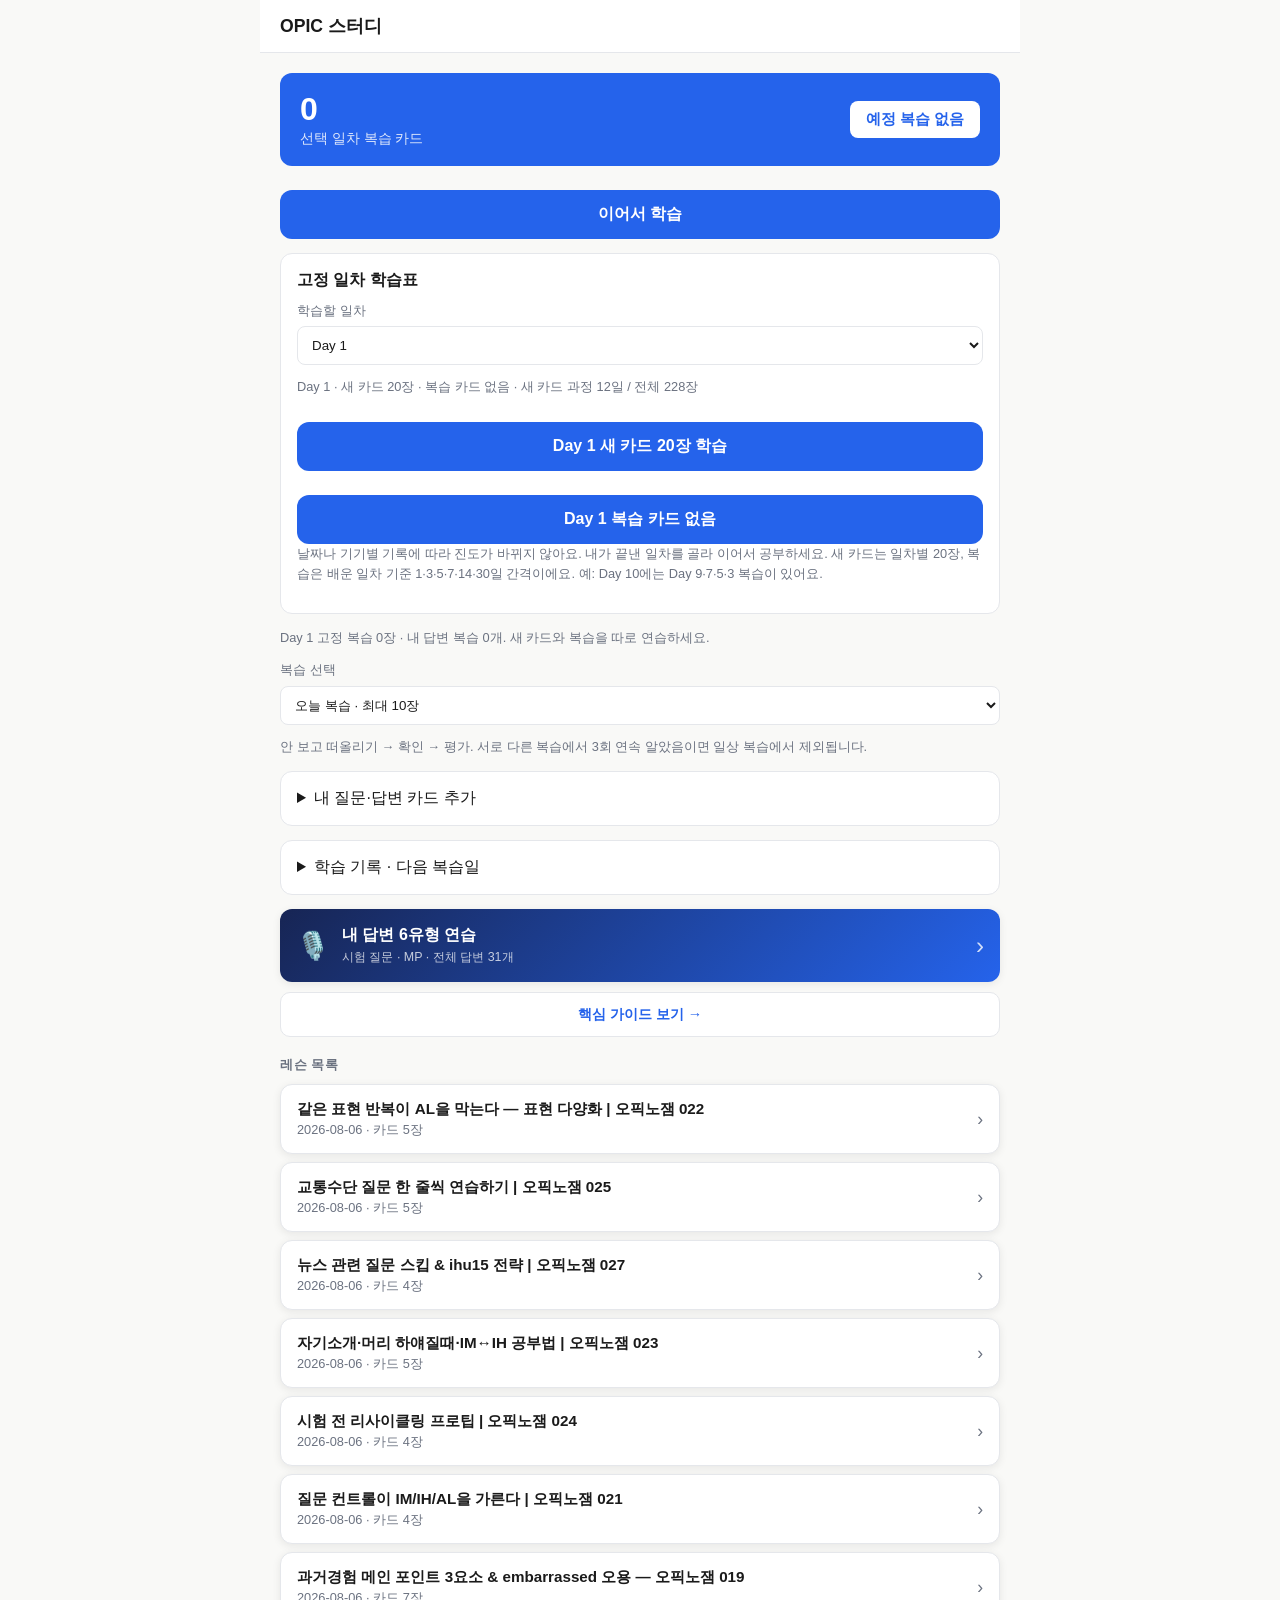
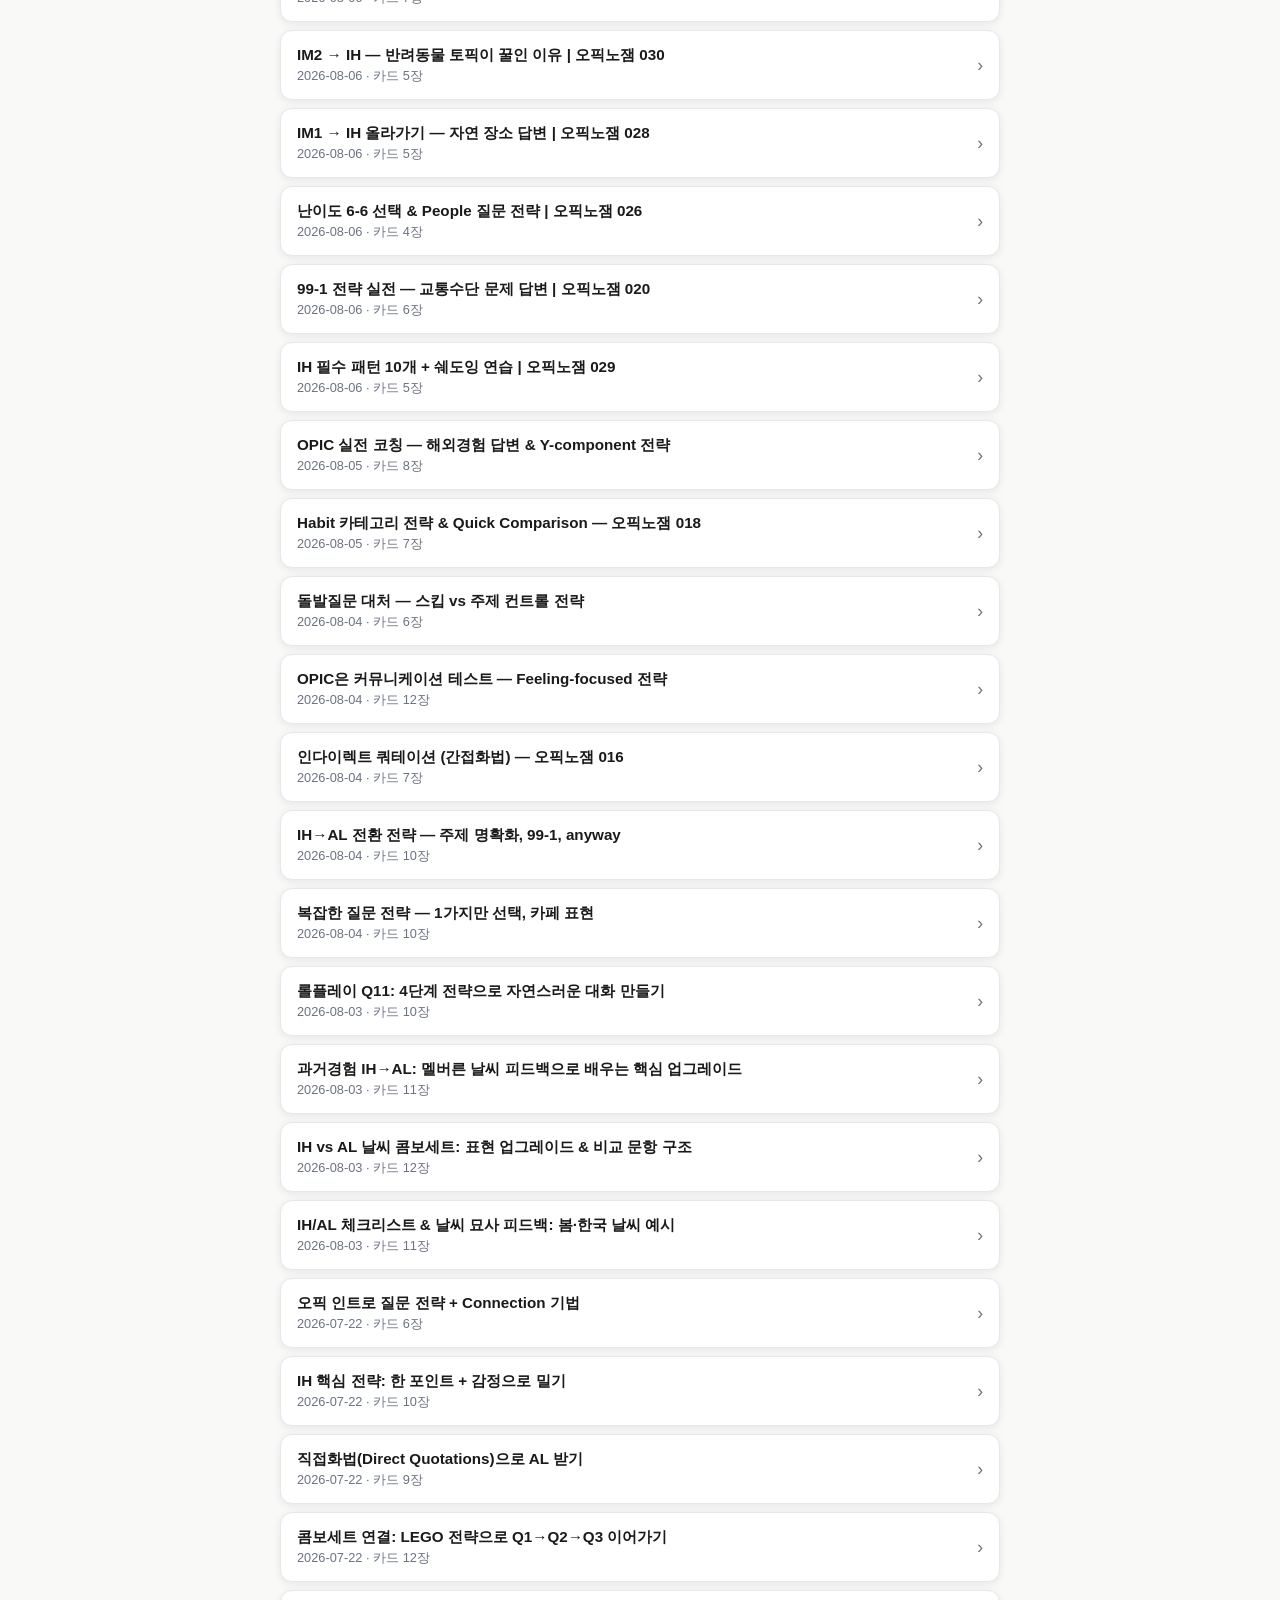
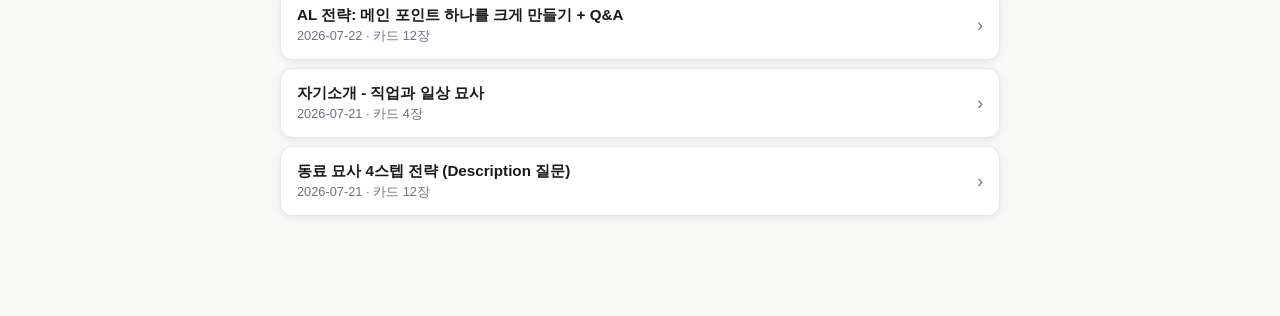
==== commit 78b31a68: "resume interrupted flashcard sessions" ====
--- a/docs/index.html
+++ b/docs/index.html
@@ -9,7 +9,7 @@
   <meta name="apple-mobile-web-app-title" content="OPIC 스터디">
   <title>OPIC 스터디</title>
   <link rel="manifest" href="manifest.json">
-  <link rel="stylesheet" href="style.css?v=24">
+  <link rel="stylesheet" href="style.css?v=25">
 </head>
 <body>
   <div id="app">
@@ -26,6 +26,7 @@
           </div>
           <button class="study-btn" id="study-btn">복습 시작</button>
         </div>
+        <button id="resume-study-btn" class="note-study-btn" hidden>이어서 학습</button>
         <section class="study-calendar">
           <h2>고정 일차 학습표</h2>
           <label class="memory-context">학습할 일차
@@ -129,6 +130,6 @@
       <div class="answer-detail-section" id="answer-detail"></div>
     </div>
   </div>
-  <script src="app.js?v=24"></script>
+  <script src="app.js?v=25"></script>
 </body>
 </html>
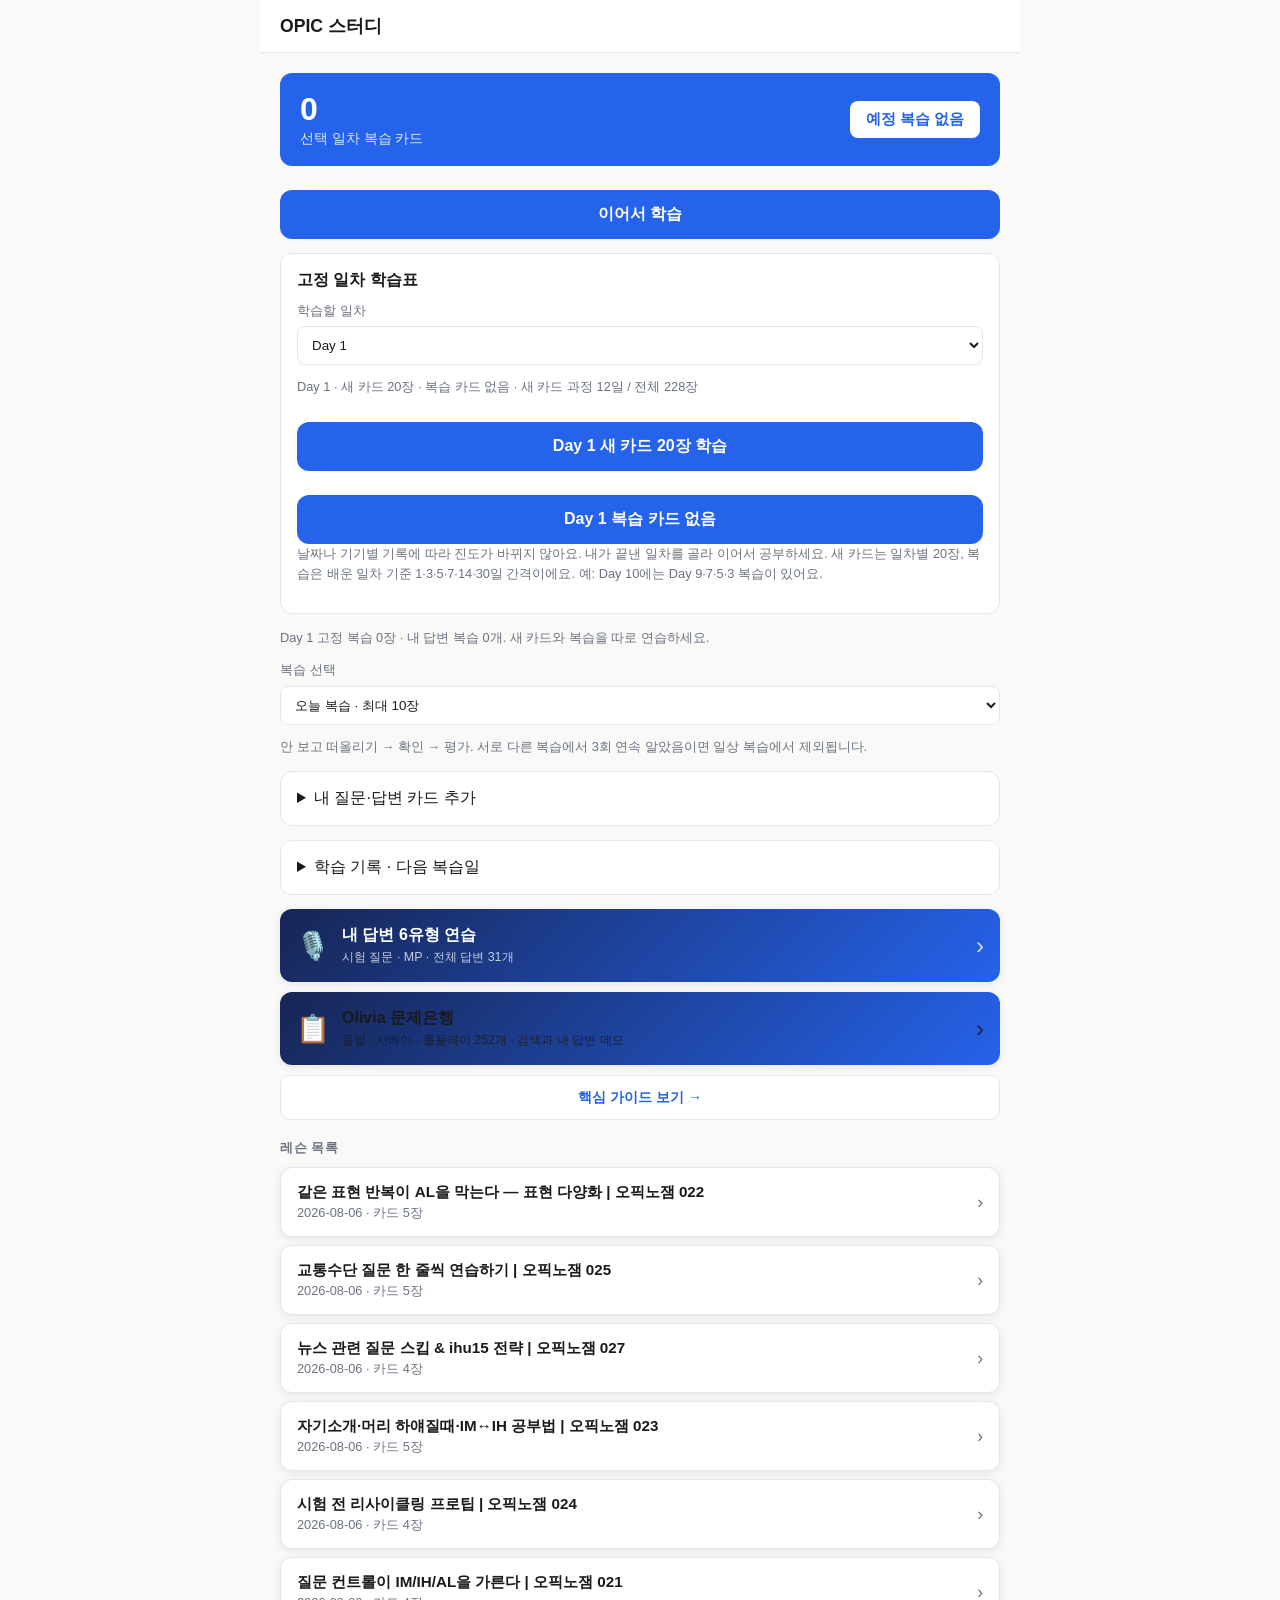
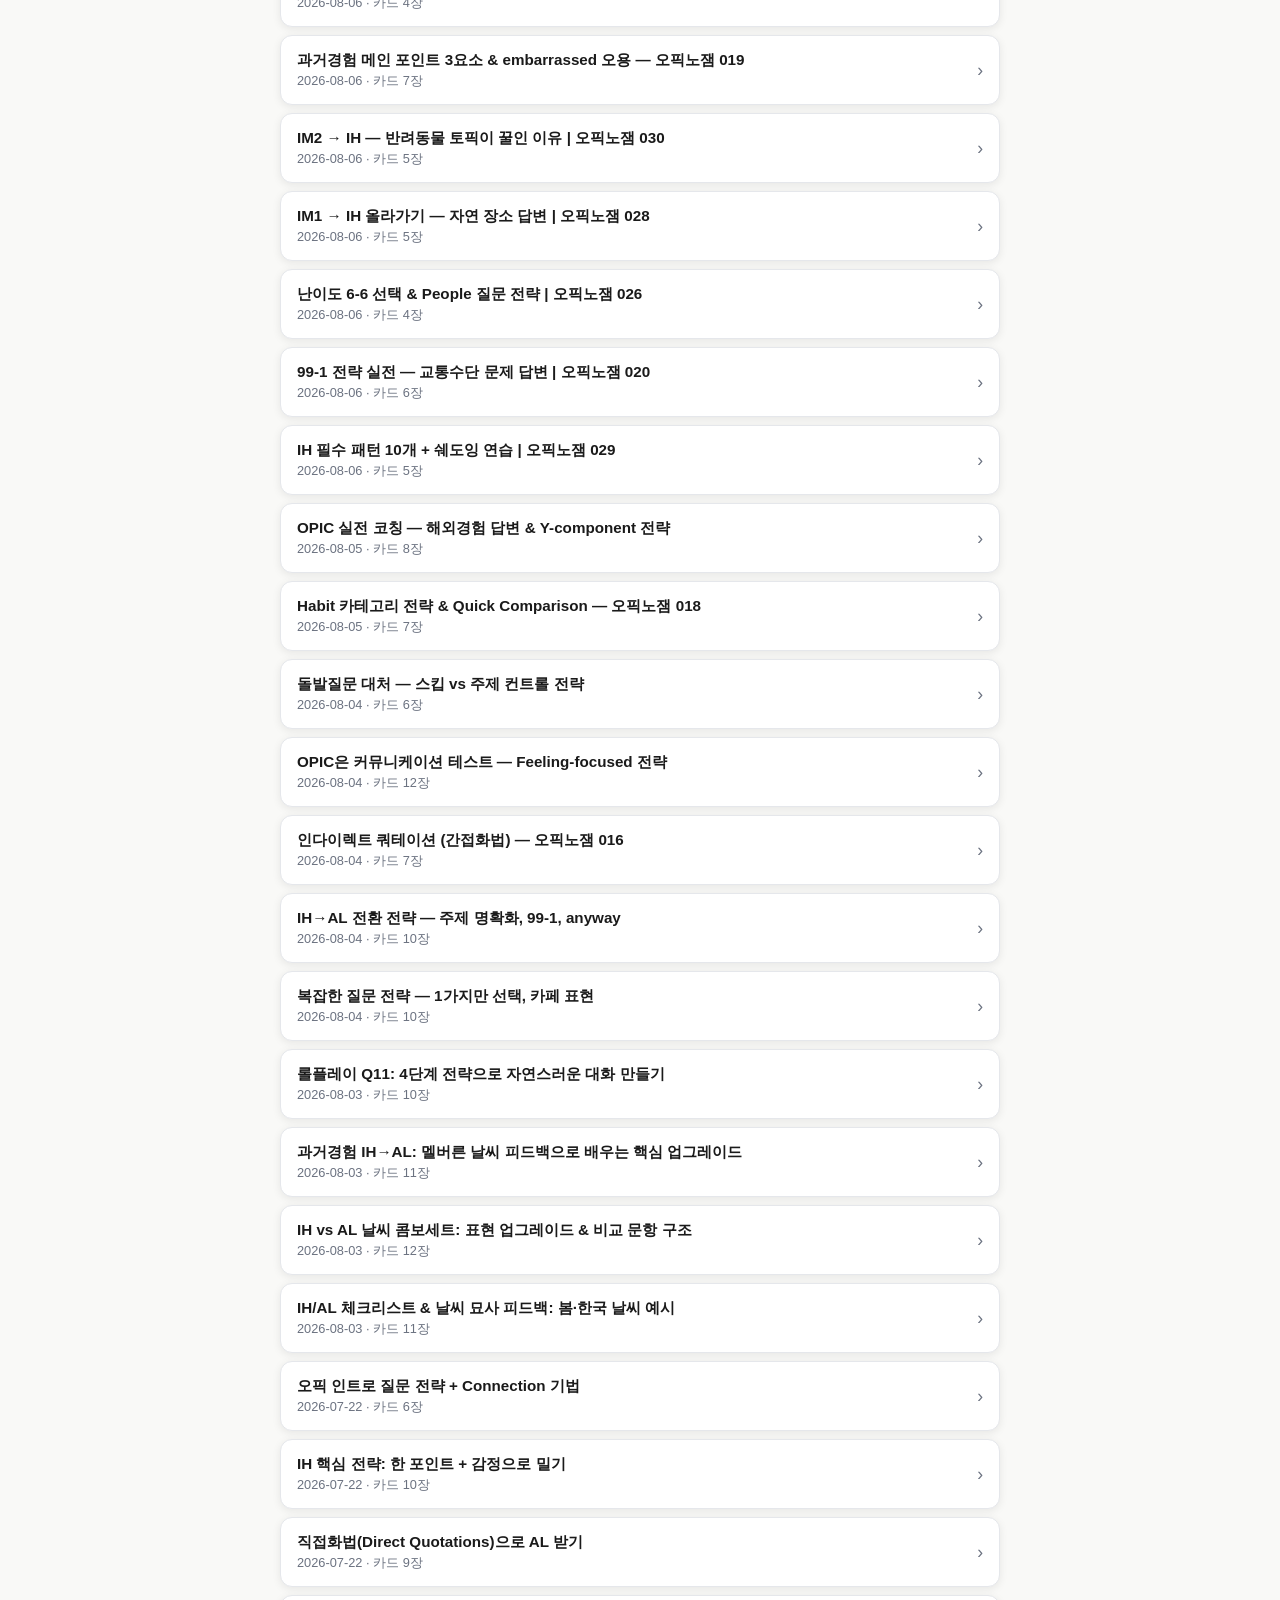
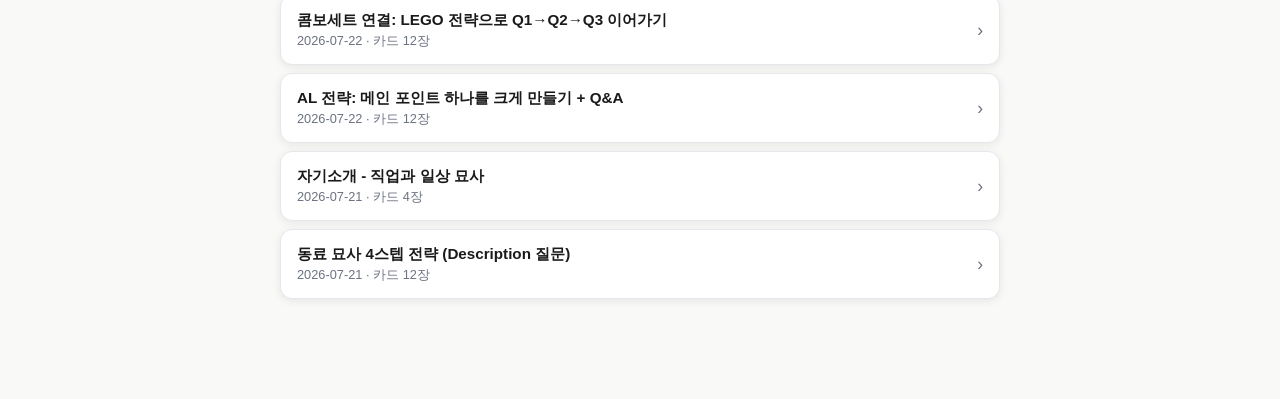
==== commit b5817aeb: "add Olivia question bank with notes and practice" ====
--- a/docs/index.html
+++ b/docs/index.html
@@ -9,7 +9,7 @@
   <meta name="apple-mobile-web-app-title" content="OPIC 스터디">
   <title>OPIC 스터디</title>
   <link rel="manifest" href="manifest.json">
-  <link rel="stylesheet" href="style.css?v=25">
+  <link rel="stylesheet" href="style.css?v=28">
 </head>
 <body>
   <div id="app">
@@ -68,6 +68,11 @@
           </span>
           <span class="answer-entry-arrow">›</span>
         </button>
+        <a href="questions.html" class="answer-study-entry" style="text-decoration:none;color:inherit">
+          <span class="answer-entry-icon">📋</span>
+          <span><strong>Olivia 문제은행</strong><small>돌발 · 서베이 · 롤플레이 252개 · 검색과 내 답변 메모</small></span>
+          <span class="answer-entry-arrow">›</span>
+        </a>
         <a href="guide.html" class="guide-btn">핵심 가이드 보기 →</a>
         <div class="section-title">레슨 목록</div>
         <ul class="lesson-list" id="lesson-list">
@@ -130,6 +135,6 @@
       <div class="answer-detail-section" id="answer-detail"></div>
     </div>
   </div>
-  <script src="app.js?v=25"></script>
+  <script src="app.js?v=28"></script>
 </body>
 </html>
